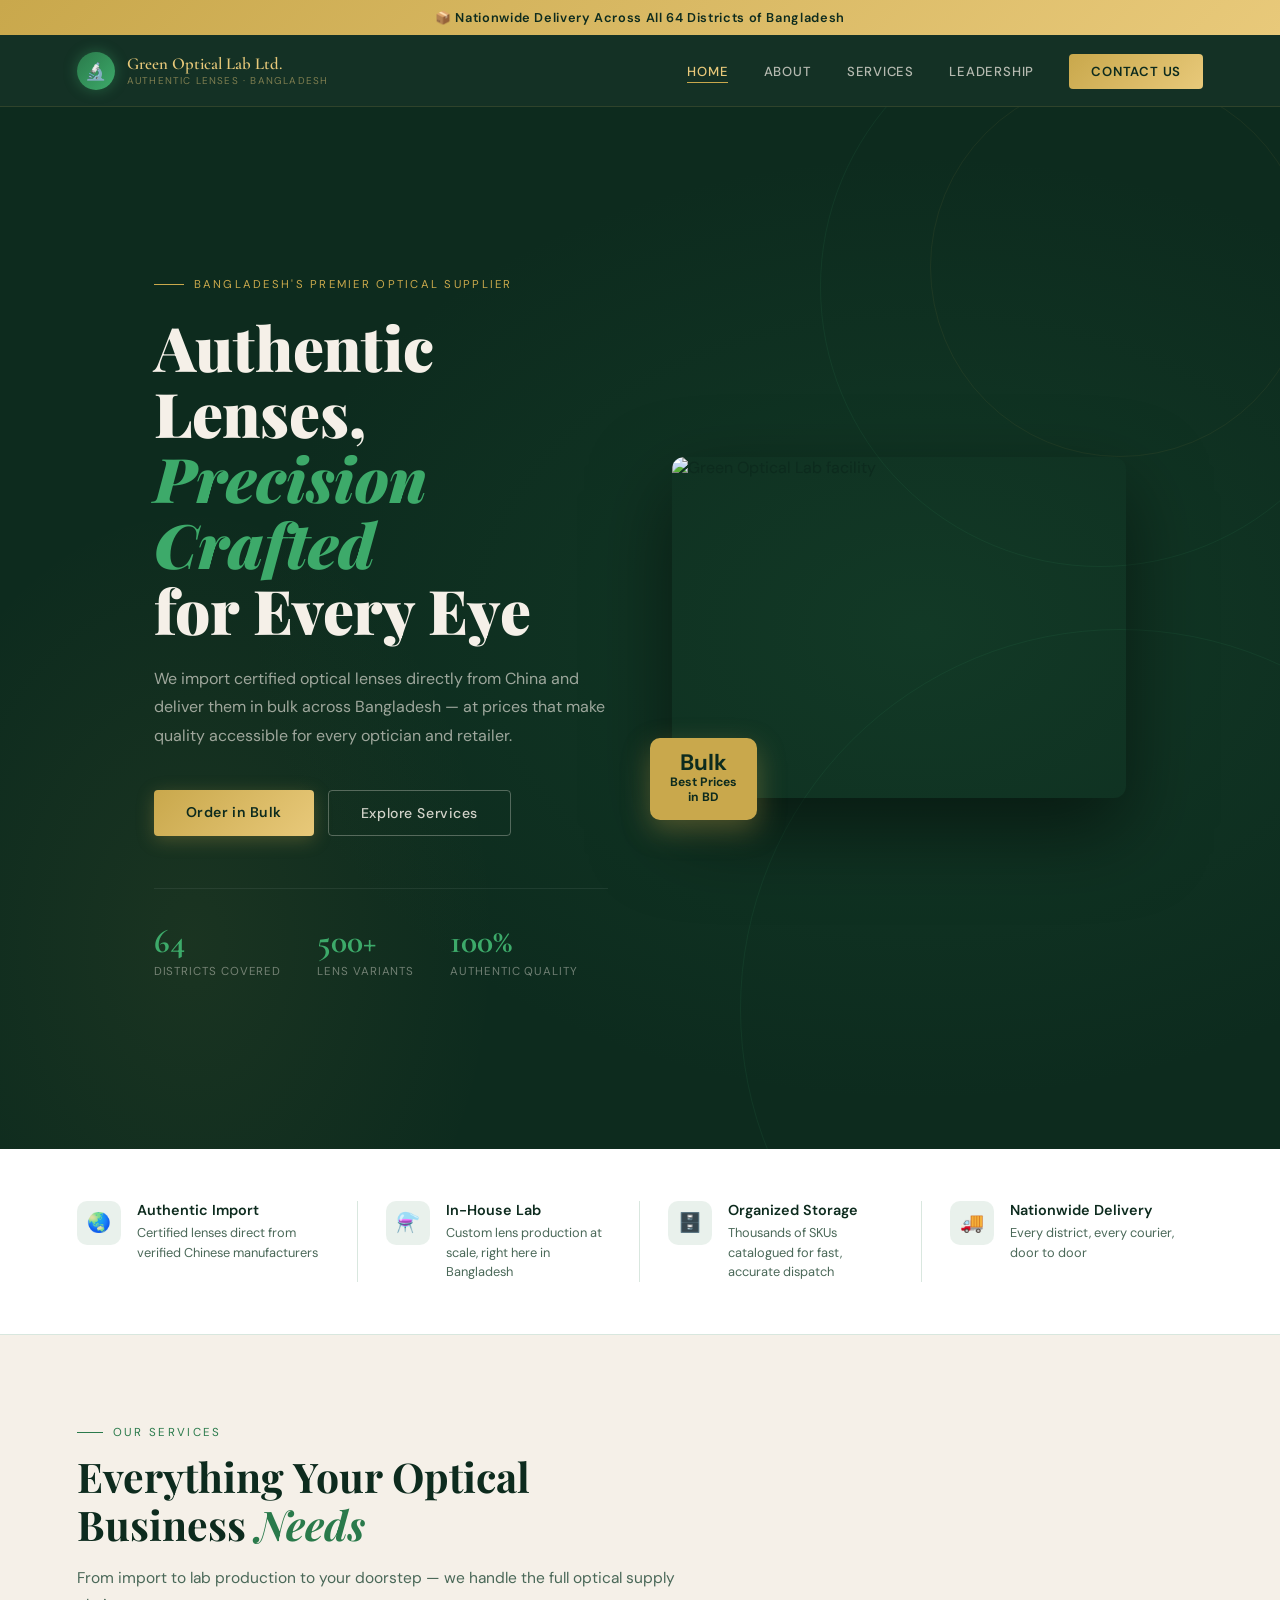
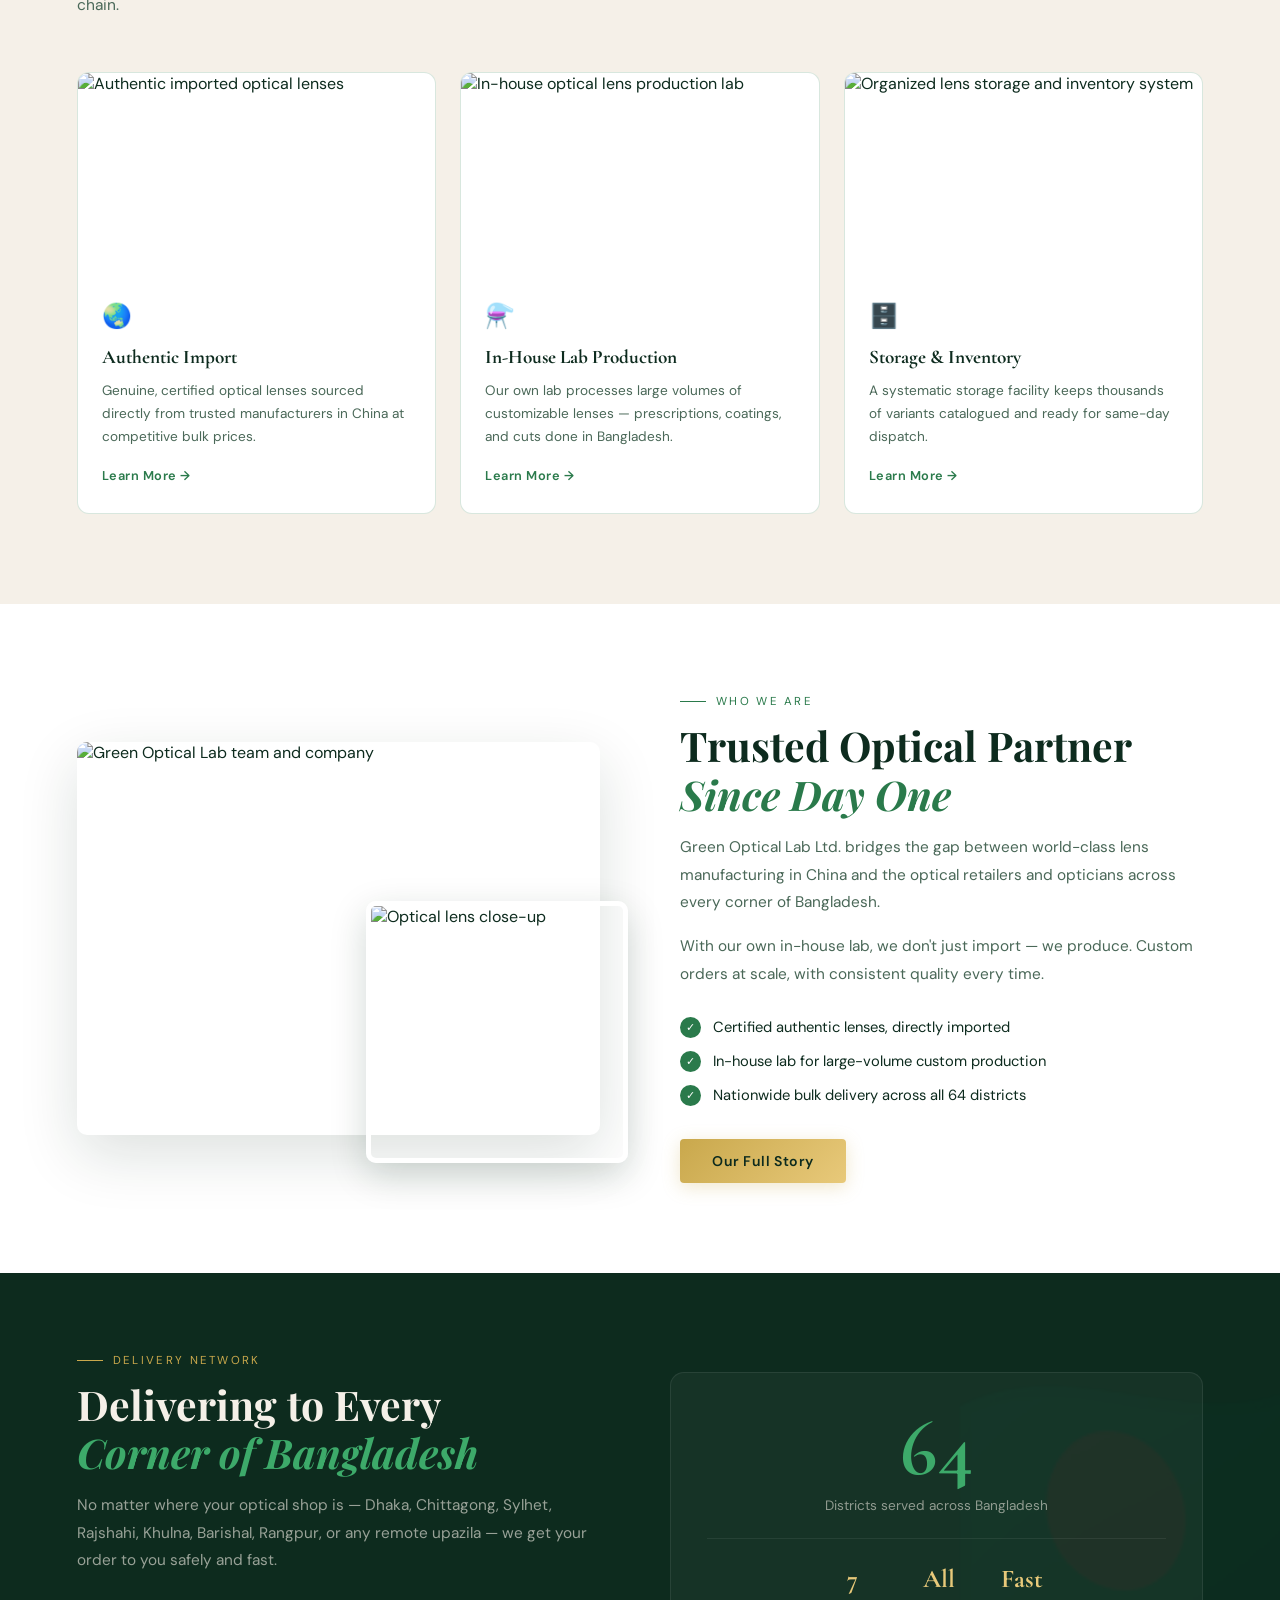
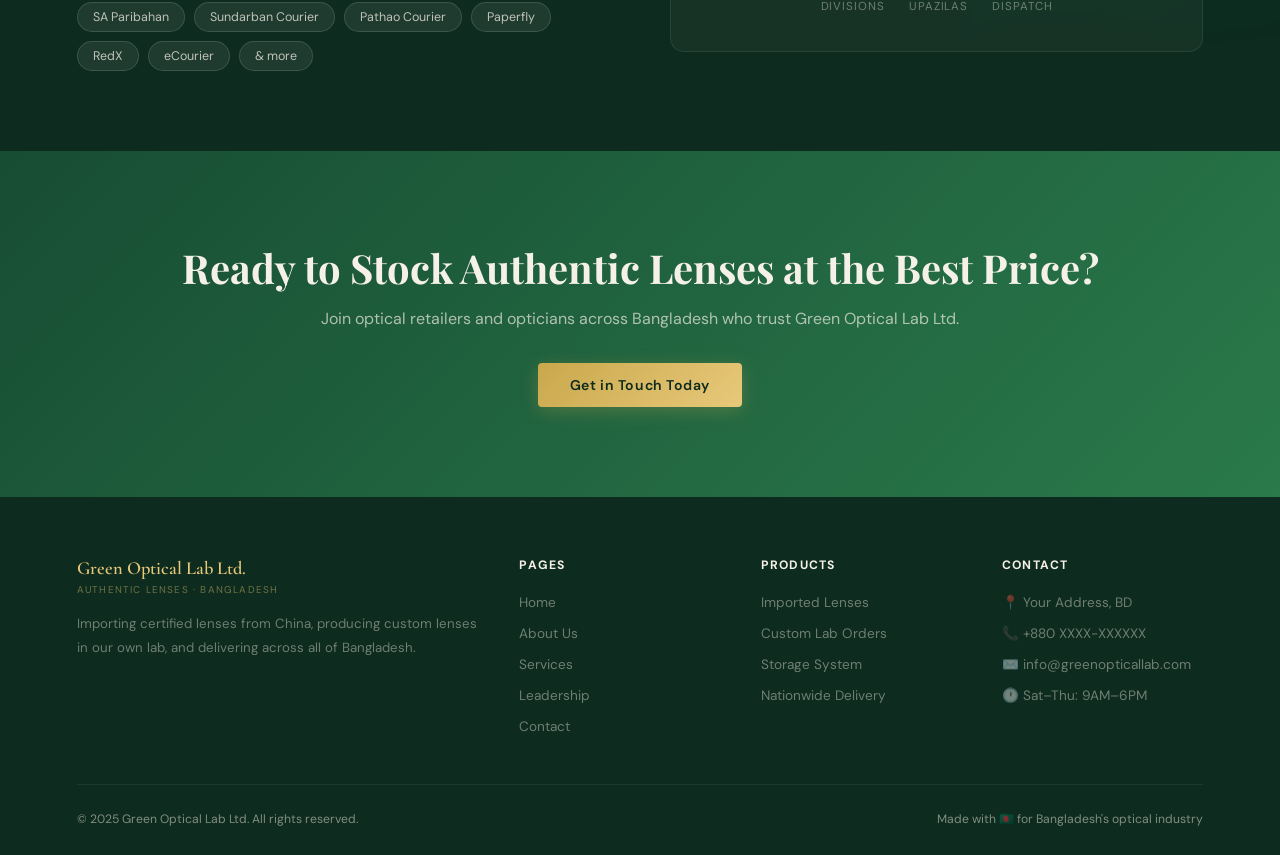
==== index.html @ dd03b928 "initial commit" ====
<!DOCTYPE html>
<html lang="en">
<head>
  <meta charset="UTF-8"/>
  <meta name="viewport" content="width=device-width, initial-scale=1.0"/>
  <title>Green Optical Lab Ltd — Authentic Lenses, Nationwide</title>
  <meta name="description" content="Bangladesh's premier optical lens supplier. Authentic lenses imported from China, custom in-house lab production, delivered across all 64 districts.">
  <link rel="preconnect" href="https://fonts.googleapis.com">
  <link href="https://fonts.googleapis.com/css2?family=Cormorant+Garamond:ital,wght@0,400;0,600;0,700;1,400&family=DM+Sans:wght@300;400;500;600&family=Playfair+Display:wght@700;900&display=swap" rel="stylesheet">
  <link rel="stylesheet" href="css/style.css">
  <link rel="stylesheet" href="css/index.css">
</head>
<body>

<div class="ribbon">📦 Nationwide Delivery Across All 64 Districts of Bangladesh</div>

<nav id="navbar">
  <a href="index.html" class="nav-logo">
    <div class="nav-logo-icon">🔬</div>
    <div class="nav-logo-text">
      Green Optical Lab Ltd.
      <small>Authentic Lenses · Bangladesh</small>
    </div>
  </a>
  <ul class="nav-links" id="navLinks">
    <li><a href="index.html">Home</a></li>
    <li><a href="about.html">About</a></li>
    <li><a href="services.html">Services</a></li>
    <li><a href="leadership.html">Leadership</a></li>
    <li><a href="contact.html" class="nav-cta">Contact Us</a></li>
  </ul>
  <button class="hamburger" onclick="toggleNav()" aria-label="Menu">
    <span></span><span></span><span></span>
  </button>
</nav>

<!-- HERO -->
<section class="hero">
  <div class="hero-bg"></div>
  <div class="ring"></div><div class="ring"></div><div class="ring"></div>
  <div class="hero-inner">
    <div>
      <div class="hero-eyebrow">Bangladesh's Premier Optical Supplier</div>
      <h1>Authentic Lenses,<br><em>Precision Crafted</em><br>for Every Eye</h1>
      <p class="hero-desc">We import certified optical lenses directly from China and deliver them in bulk across Bangladesh — at prices that make quality accessible for every optician and retailer.</p>
      <div class="hero-btns">
        <a href="contact.html" class="btn-primary">Order in Bulk</a>
        <a href="services.html" class="btn-outline-light">Explore Services</a>
      </div>
      <div class="hero-stats">
        <div>
          <div class="stat-num">64</div>
          <div class="stat-label">Districts Covered</div>
        </div>
        <div>
          <div class="stat-num">500+</div>
          <div class="stat-label">Lens Variants</div>
        </div>
        <div>
          <div class="stat-num">100%</div>
          <div class="stat-label">Authentic Quality</div>
        </div>
      </div>
    </div>

    <div class="hero-right">
      <div class="hero-img-frame">
        <!-- REPLACE src: lab interior, lens display, or storefront — recommended 800×600px -->
        <img
          src="images/hero-main.jpg"
          alt="Green Optical Lab facility"
          class="img-hero"
          width="800" height="600"
        >
      </div>
      <div class="hero-badge">
        <strong>Bulk</strong>
        Best Prices<br>in BD
      </div>
    </div>
  </div>
</section>

<!-- INTRO STRIP -->
<div class="intro-strip">
  <div class="intro-strip-inner">
    <div class="intro-item fade-up">
      <div class="intro-icon">🌏</div>
      <div>
        <h4>Authentic Import</h4>
        <p>Certified lenses direct from verified Chinese manufacturers</p>
      </div>
    </div>
    <div class="intro-item fade-up" style="transition-delay:.08s">
      <div class="intro-icon">⚗️</div>
      <div>
        <h4>In-House Lab</h4>
        <p>Custom lens production at scale, right here in Bangladesh</p>
      </div>
    </div>
    <div class="intro-item fade-up" style="transition-delay:.16s">
      <div class="intro-icon">🗄️</div>
      <div>
        <h4>Organized Storage</h4>
        <p>Thousands of SKUs catalogued for fast, accurate dispatch</p>
      </div>
    </div>
    <div class="intro-item fade-up" style="transition-delay:.24s">
      <div class="intro-icon">🚚</div>
      <div>
        <h4>Nationwide Delivery</h4>
        <p>Every district, every courier, door to door</p>
      </div>
    </div>
  </div>
</div>

<!-- SERVICES PREVIEW -->
<section class="features">
  <div class="container">
    <div class="section-label">Our Services</div>
    <h2 class="section-title">Everything Your Optical<br>Business <em>Needs</em></h2>
    <p class="section-sub">From import to lab production to your doorstep — we handle the full optical supply chain.</p>

    <div class="features-grid">
      <a href="services.html#import" class="feat-card fade-up">
        <div class="feat-card-img">
          <!-- REPLACE src: imported lens products photo — recommended 600×338px -->
          <img
            src="images/service-import.jpg"
            alt="Authentic imported optical lenses"
            class="img-card"
            width="600" height="338"
          >
        </div>
        <div class="feat-card-body">
          <div class="feat-card-icon">🌏</div>
          <h3>Authentic Import</h3>
          <p>Genuine, certified optical lenses sourced directly from trusted manufacturers in China at competitive bulk prices.</p>
          <span class="feat-link">Learn More →</span>
        </div>
      </a>

      <a href="services.html#lab" class="feat-card fade-up" style="transition-delay:.1s">
        <div class="feat-card-img">
          <!-- REPLACE src: lab / production area photo — recommended 600×338px -->
          <img
            src="images/service-lab.jpg"
            alt="In-house optical lens production lab"
            class="img-card"
            width="600" height="338"
          >
        </div>
        <div class="feat-card-body">
          <div class="feat-card-icon">⚗️</div>
          <h3>In-House Lab Production</h3>
          <p>Our own lab processes large volumes of customizable lenses — prescriptions, coatings, and cuts done in Bangladesh.</p>
          <span class="feat-link">Learn More →</span>
        </div>
      </a>

      <a href="services.html#storage" class="feat-card fade-up" style="transition-delay:.2s">
        <div class="feat-card-img">
          <!-- REPLACE src: storage / warehouse photo — recommended 600×338px -->
          <img
            src="images/service-storage.jpg"
            alt="Organized lens storage and inventory system"
            class="img-card"
            width="600" height="338"
          >
        </div>
        <div class="feat-card-body">
          <div class="feat-card-icon">🗄️</div>
          <h3>Storage & Inventory</h3>
          <p>A systematic storage facility keeps thousands of variants catalogued and ready for same-day dispatch.</p>
          <span class="feat-link">Learn More →</span>
        </div>
      </a>
    </div>
  </div>
</section>

<!-- ABOUT PREVIEW -->
<section class="about-preview">
  <div class="container">
    <div class="about-preview-grid">
      <div class="about-img-stack fade-up">
        <div class="main-img">
          <!-- REPLACE src: company or team photo — recommended 700×525px -->
          <img
            src="images/about-main.jpg"
            alt="Green Optical Lab team and company"
            class="img-main"
            width="700" height="525"
          >
        </div>
        <div class="accent-img">
          <!-- REPLACE src: product close-up — recommended 300×300px -->
          <img
            src="images/about-accent.jpg"
            alt="Optical lens close-up"
            class="img-accent"
            width="300" height="300"
          >
        </div>
      </div>
      <div class="fade-up" style="transition-delay:.15s">
        <div class="section-label">Who We Are</div>
        <h2 class="section-title">Trusted Optical Partner<br><em>Since Day One</em></h2>
        <p style="color:var(--text-muted);line-height:1.8;margin-bottom:16px;font-size:.96rem;">Green Optical Lab Ltd. bridges the gap between world-class lens manufacturing in China and the optical retailers and opticians across every corner of Bangladesh.</p>
        <p style="color:var(--text-muted);line-height:1.8;margin-bottom:28px;font-size:.96rem;">With our own in-house lab, we don't just import — we produce. Custom orders at scale, with consistent quality every time.</p>
        <ul class="check-list" style="margin-bottom:32px;">
          <li>Certified authentic lenses, directly imported</li>
          <li>In-house lab for large-volume custom production</li>
          <li>Nationwide bulk delivery across all 64 districts</li>
        </ul>
        <a href="about.html" class="btn-primary">Our Full Story</a>
      </div>
    </div>
  </div>
</section>

<!-- DELIVERY BANNER -->
<div class="delivery-banner">
  <div class="delivery-inner">
    <div class="delivery-text fade-up">
      <div class="section-label">Delivery Network</div>
      <h2 class="section-title">Delivering to Every<br><em style="color:var(--green-light)">Corner of Bangladesh</em></h2>
      <p>No matter where your optical shop is — Dhaka, Chittagong, Sylhet, Rajshahi, Khulna, Barishal, Rangpur, or any remote upazila — we get your order to you safely and fast.</p>
      <div class="courier-chips">
        <span class="chip">SA Paribahan</span>
        <span class="chip">Sundarban Courier</span>
        <span class="chip">Pathao Courier</span>
        <span class="chip">Paperfly</span>
        <span class="chip">RedX</span>
        <span class="chip">eCourier</span>
        <span class="chip">& more</span>
      </div>
    </div>
    <div class="delivery-visual fade-up" style="transition-delay:.15s">
      <div class="big-num">64</div>
      <p>Districts served across Bangladesh</p>
      <div class="dividers">
        <div class="divider-stat"><strong>7</strong><span>Divisions</span></div>
        <div class="divider-stat"><strong>All</strong><span>Upazilas</span></div>
        <div class="divider-stat"><strong>Fast</strong><span>Dispatch</span></div>
      </div>
    </div>
  </div>
</div>

<!-- CTA -->
<div class="cta">
  <div class="container">
    <h2>Ready to Stock Authentic Lenses at the Best Price?</h2>
    <p>Join optical retailers and opticians across Bangladesh who trust Green Optical Lab Ltd.</p>
    <a href="contact.html" class="btn-primary">Get in Touch Today</a>
  </div>
</div>

<!-- FOOTER -->
<footer>
  <div class="container">
    <div class="footer-top">
      <div class="footer-brand">
        <div class="footer-brand-text">Green Optical Lab Ltd.</div>
        <div class="footer-brand-sub">Authentic Lenses · Bangladesh</div>
        <p>Importing certified lenses from China, producing custom lenses in our own lab, and delivering across all of Bangladesh.</p>
      </div>
      <div class="footer-col">
        <h4>Pages</h4>
        <ul>
          <li><a href="index.html">Home</a></li>
          <li><a href="about.html">About Us</a></li>
          <li><a href="services.html">Services</a></li>
          <li><a href="leadership.html">Leadership</a></li>
          <li><a href="contact.html">Contact</a></li>
        </ul>
      </div>
      <div class="footer-col">
        <h4>Products</h4>
        <ul>
          <li><a href="services.html#import">Imported Lenses</a></li>
          <li><a href="services.html#lab">Custom Lab Orders</a></li>
          <li><a href="services.html#storage">Storage System</a></li>
          <li><a href="services.html#delivery">Nationwide Delivery</a></li>
        </ul>
      </div>
      <div class="footer-col">
        <h4>Contact</h4>
        <ul>
          <li><a href="#">📍 Your Address, BD</a></li>
          <li><a href="#">📞 +880 XXXX-XXXXXX</a></li>
          <li><a href="#">✉️ info@greenopticallab.com</a></li>
          <li><a href="#">🕐 Sat–Thu: 9AM–6PM</a></li>
        </ul>
      </div>
    </div>
    <div class="footer-bottom">
      <span>© 2025 Green Optical Lab Ltd. All rights reserved.</span>
      <span>Made with 🇧🇩 for Bangladesh's optical industry</span>
    </div>
  </div>
</footer>

<script src="js/main.js"></script>
</body>
</html>
---- css/style.css ----
/* ═══════════════════════════════════════════
   GREEN OPTICAL LAB LTD — Global Stylesheet
═══════════════════════════════════════════ */

*, *::before, *::after { box-sizing: border-box; margin: 0; padding: 0; }

:root {
  --green-deep:    #0d2b1e;
  --green-mid:     #174d33;
  --green-bright:  #2a7a4b;
  --green-light:   #3daa6a;
  --gold:          #c9a84c;
  --gold-light:    #e8c97a;
  --cream:         #f5f0e8;
  --white:         #ffffff;
  --text-dark:     #0d2b1e;
  --text-muted:    #4a6858;
  --border:        rgba(42,122,75,0.18);
  --nav-height:    72px;
}

html { scroll-behavior: smooth; }

body {
  font-family: 'DM Sans', sans-serif;
  background: var(--cream);
  color: var(--text-dark);
  overflow-x: hidden;
}

::-webkit-scrollbar { width: 6px; }
::-webkit-scrollbar-track { background: var(--cream); }
::-webkit-scrollbar-thumb { background: var(--green-bright); border-radius: 3px; }

/* ─── RIBBON ─── */
.ribbon {
  background: linear-gradient(135deg, var(--gold), var(--gold-light));
  color: var(--green-deep);
  padding: 9px 6vw;
  text-align: center;
  font-size: 0.8rem;
  font-weight: 600;
  letter-spacing: 0.05em;
  position: relative;
  z-index: 200;
}

/* ─── NAV ─── */
nav {
  position: sticky;
  top: 0;
  z-index: 100;
  display: flex;
  align-items: center;
  justify-content: space-between;
  padding: 0 6vw;
  height: var(--nav-height);
  background: rgba(13,43,30,0.97);
  backdrop-filter: blur(16px);
  border-bottom: 1px solid rgba(201,168,76,0.15);
}

.nav-logo {
  display: flex;
  align-items: center;
  gap: 12px;
  text-decoration: none;
}
.nav-logo-icon {
  width: 38px; height: 38px;
  background: linear-gradient(135deg, var(--green-bright), var(--green-light));
  border-radius: 50%;
  display: flex; align-items: center; justify-content: center;
  font-size: 17px;
  box-shadow: 0 0 14px rgba(61,170,106,0.4);
  flex-shrink: 0;
}
.nav-logo-text {
  font-family: 'Cormorant Garamond', serif;
  color: var(--gold-light);
  font-size: 1.05rem;
  font-weight: 600;
  line-height: 1.2;
}
.nav-logo-text small {
  display: block;
  font-size: 0.62rem;
  color: rgba(232,201,122,0.5);
  font-weight: 400;
  letter-spacing: 0.12em;
  text-transform: uppercase;
  font-family: 'DM Sans', sans-serif;
}

.nav-links {
  display: flex;
  align-items: center;
  gap: 2.2rem;
  list-style: none;
}
.nav-links a {
  color: rgba(245,240,232,0.72);
  text-decoration: none;
  font-size: 0.82rem;
  font-weight: 500;
  letter-spacing: 0.06em;
  text-transform: uppercase;
  transition: color .2s;
  position: relative;
  padding-bottom: 3px;
}
.nav-links a::after {
  content: '';
  position: absolute;
  bottom: 0; left: 0;
  width: 0; height: 1px;
  background: var(--gold);
  transition: width .25s;
}
.nav-links a:hover,
.nav-links a.active {
  color: var(--gold-light);
}
.nav-links a.active::after,
.nav-links a:hover::after { width: 100%; }

.nav-cta {
  background: linear-gradient(135deg, var(--gold), var(--gold-light)) !important;
  color: var(--green-deep) !important;
  padding: 9px 22px !important;
  border-radius: 4px;
  font-weight: 600 !important;
}
.nav-cta::after { display: none !important; }
.nav-cta:hover { opacity: 0.88; }

.hamburger {
  display: none;
  flex-direction: column;
  gap: 5px;
  cursor: pointer;
  padding: 4px;
  background: none;
  border: none;
}
.hamburger span {
  width: 24px; height: 2px;
  background: var(--gold-light);
  border-radius: 2px;
  transition: .3s;
  display: block;
}

/* Mobile Nav */
@media (max-width: 860px) {
  .nav-links {
    display: none;
    position: absolute;
    top: var(--nav-height);
    left: 0; right: 0;
    background: rgba(10,30,20,0.99);
    flex-direction: column;
    align-items: flex-start;
    padding: 24px 6vw 32px;
    gap: 20px;
    border-bottom: 1px solid rgba(201,168,76,0.12);
  }
  .nav-links.open { display: flex; }
  .hamburger { display: flex; }
  .nav-links a { font-size: 0.95rem; }
}

/* ─── PAGE HERO (inner pages) ─── */
.page-hero {
  background: var(--green-deep);
  padding: 80px 6vw 70px;
  position: relative;
  overflow: hidden;
}
.page-hero::before {
  content: '';
  position: absolute; inset: 0;
  background: radial-gradient(ellipse 70% 80% at 80% 50%, rgba(42,122,75,0.14) 0%, transparent 70%);
  pointer-events: none;
}
.page-hero-inner {
  position: relative; z-index: 1;
  max-width: 1200px; margin: 0 auto;
}
.page-hero-eyebrow {
  font-size: 0.72rem;
  letter-spacing: 0.2em;
  text-transform: uppercase;
  color: var(--gold);
  margin-bottom: 14px;
  display: flex; align-items: center; gap: 10px;
}
.page-hero-eyebrow::before {
  content: '';
  display: block; width: 28px; height: 1px;
  background: var(--gold);
}
.page-hero h1 {
  font-family: 'Playfair Display', serif;
  font-size: clamp(2.2rem, 4vw, 3.4rem);
  font-weight: 900;
  color: var(--cream);
  line-height: 1.1;
  margin-bottom: 16px;
}
.page-hero h1 em { font-style: italic; color: var(--green-light); }
.page-hero p {
  font-size: 1rem;
  color: rgba(245,240,232,0.6);
  max-width: 600px;
  line-height: 1.75;
}

/* Breadcrumb */
.breadcrumb {
  display: flex; align-items: center; gap: 8px;
  font-size: 0.75rem;
  color: rgba(245,240,232,0.4);
  margin-top: 28px;
}
.breadcrumb a {
  color: rgba(245,240,232,0.4);
  text-decoration: none;
  transition: color .2s;
}
.breadcrumb a:hover { color: var(--gold); }
.breadcrumb span { color: var(--gold); }

/* ─── SHARED LAYOUT ─── */
.container { max-width: 1200px; margin: 0 auto; }
section { padding: 90px 6vw; }

.section-label {
  font-size: 0.72rem;
  letter-spacing: 0.2em;
  text-transform: uppercase;
  color: var(--green-bright);
  margin-bottom: 12px;
  display: flex; align-items: center; gap: 10px;
}
.section-label::before {
  content: '';
  display: block; width: 26px; height: 1px;
  background: var(--green-bright);
}
.section-title {
  font-family: 'Playfair Display', serif;
  font-size: clamp(1.9rem, 3.2vw, 2.7rem);
  font-weight: 700;
  line-height: 1.18;
  color: var(--green-deep);
  margin-bottom: 16px;
}
.section-title em { font-style: italic; color: var(--green-bright); }
.section-sub {
  font-size: 0.97rem;
  color: var(--text-muted);
  line-height: 1.78;
  max-width: 640px;
}

/* ─── BUTTONS ─── */
.btn-primary {
  display: inline-block;
  background: linear-gradient(135deg, var(--gold), var(--gold-light));
  color: var(--green-deep);
  padding: 13px 32px;
  font-weight: 600;
  font-size: 0.88rem;
  letter-spacing: 0.04em;
  border-radius: 4px;
  text-decoration: none;
  transition: transform .2s, box-shadow .2s;
  box-shadow: 0 4px 18px rgba(201,168,76,0.28);
  border: none; cursor: pointer;
  font-family: 'DM Sans', sans-serif;
}
.btn-primary:hover { transform: translateY(-2px); box-shadow: 0 8px 28px rgba(201,168,76,0.42); }

.btn-outline-dark {
  display: inline-block;
  border: 1.5px solid var(--green-bright);
  color: var(--green-bright);
  padding: 13px 32px;
  font-size: 0.88rem;
  letter-spacing: 0.04em;
  border-radius: 4px;
  text-decoration: none;
  font-weight: 500;
  transition: background .2s, color .2s;
}
.btn-outline-dark:hover { background: var(--green-bright); color: white; }

.btn-outline-light {
  display: inline-block;
  border: 1.5px solid rgba(245,240,232,0.3);
  color: rgba(245,240,232,0.85);
  padding: 13px 32px;
  font-size: 0.88rem;
  letter-spacing: 0.04em;
  border-radius: 4px;
  text-decoration: none;
  font-weight: 500;
  transition: border-color .2s, color .2s;
}
.btn-outline-light:hover { border-color: var(--gold); color: var(--gold-light); }

/* ─── GLOBAL IMAGE RULES ─── */
/* All site images use these classes for consistent sizing */

/* Base: fills its container, never distorts */
.img-fill {
  width: 100%;
  height: 100%;
  object-fit: cover;
  display: block;
}

/* Hero image — 4:3 frame, tall on mobile */
.img-hero {
  width: 100%;
  height: 100%;
  min-height: 300px;
  object-fit: cover;
  display: block;
}

/* Feature / service card thumbnail — 16:9 */
.img-card {
  width: 100%;
  height: 220px;
  object-fit: cover;
  display: block;
}

/* About / story main image — 4:3 */
.img-main {
  width: 100%;
  height: 360px;
  object-fit: cover;
  display: block;
}

/* About accent / small square images */
.img-accent {
  width: 100%;
  height: 200px;
  object-fit: cover;
  display: block;
}

/* Service block main image — 4:3 */
.img-service {
  width: 100%;
  height: 320px;
  object-fit: cover;
  display: block;
}

/* Service secondary (smaller) images — 16:9 */
.img-service-sm {
  width: 100%;
  height: 160px;
  object-fit: cover;
  display: block;
}

/* Leadership portrait — 3:4 */
.img-leader {
  width: 100%;
  height: 480px;
  object-fit: cover;
  object-position: top center;
  display: block;
}

/* Gallery items */
.img-gallery-feature {
  width: 100%;
  height: 100%;
  min-height: 454px;
  object-fit: cover;
  display: block;
}
.img-gallery {
  width: 100%;
  height: 220px;
  object-fit: cover;
  display: block;
}

/* Page hero background image */
.img-page-hero {
  width: 100%;
  height: 100%;
  min-height: 280px;
  object-fit: cover;
  display: block;
}

/* Map placeholder image */
.img-map {
  width: 100%;
  height: 340px;
  object-fit: cover;
  border-radius: 14px;
  display: block;
}

/* ─── CHECKLIST ─── */
.check-list { list-style: none; display: flex; flex-direction: column; gap: 11px; }
.check-list li {
  display: flex; align-items: flex-start; gap: 12px;
  font-size: 0.92rem; color: var(--text-dark); line-height: 1.55;
}
.check-list li::before {
  content: '✓';
  flex-shrink: 0;
  width: 21px; height: 21px;
  background: var(--green-bright);
  color: white;
  border-radius: 50%;
  display: flex; align-items: center; justify-content: center;
  font-size: 0.68rem;
  margin-top: 1px;
}

/* ─── FADE UP ─── */
.fade-up {
  opacity: 0;
  transform: translateY(28px);
  transition: opacity 0.65s ease, transform 0.65s ease;
}
.fade-up.visible { opacity: 1; transform: translateY(0); }

/* ─── FOOTER ─── */
footer {
  background: var(--green-deep);
  padding: 60px 6vw 28px;
  color: rgba(245,240,232,0.5);
}
.footer-top {
  display: grid;
  grid-template-columns: 2fr 1fr 1fr 1fr;
  gap: 40px;
  padding-bottom: 48px;
  border-bottom: 1px solid rgba(255,255,255,0.07);
}
.footer-brand-text {
  font-family: 'Cormorant Garamond', serif;
  color: var(--gold-light);
  font-size: 1.15rem;
  font-weight: 600;
  line-height: 1.2;
  margin-bottom: 4px;
}
.footer-brand-sub {
  font-size: 0.62rem;
  color: rgba(232,201,122,0.45);
  letter-spacing: 0.12em;
  text-transform: uppercase;
  font-family: 'DM Sans', sans-serif;
  margin-bottom: 16px;
}
.footer-brand p {
  font-size: 0.83rem;
  line-height: 1.75;
  color: rgba(245,240,232,0.42);
}
.footer-col h4 {
  color: var(--cream);
  font-size: 0.76rem;
  letter-spacing: 0.1em;
  text-transform: uppercase;
  margin-bottom: 18px;
}
.footer-col ul { list-style: none; display: flex; flex-direction: column; gap: 10px; }
.footer-col a {
  color: rgba(245,240,232,0.42);
  text-decoration: none;
  font-size: 0.85rem;
  transition: color .2s;
}
.footer-col a:hover { color: var(--gold-light); }
.footer-bottom {
  display: flex; justify-content: space-between; align-items: center;
  padding-top: 26px;
  font-size: 0.76rem;
}

@media (max-width: 900px) {
  .footer-top { grid-template-columns: 1fr 1fr; gap: 32px; }
}
@media (max-width: 560px) {
  .footer-top { grid-template-columns: 1fr; }
  .footer-bottom { flex-direction: column; gap: 8px; text-align: center; }
  section { padding: 64px 6vw; }
}
---- css/index.css ----
/* ══════════════════════════════
   HOME PAGE — index.css
══════════════════════════════ */

/* HERO */
.hero {
  min-height: calc(100vh - 40px);
  background: var(--green-deep);
  position: relative;
  display: flex; align-items: center;
  overflow: hidden;
}
.hero-bg {
  position: absolute; inset: 0;
  background:
    radial-gradient(ellipse 75% 65% at 72% 50%, rgba(42,122,75,0.18) 0%, transparent 70%),
    radial-gradient(ellipse 40% 70% at 15% 80%, rgba(201,168,76,0.07) 0%, transparent 60%);
  pointer-events: none;
}
.ring {
  position: absolute; border-radius: 50%;
  border: 1px solid rgba(61,170,106,0.1);
  pointer-events: none;
  animation: pulse 7s ease-in-out infinite;
}
.ring:nth-child(2) { width: 560px; height: 560px; top: -100px; right: -100px; }
.ring:nth-child(3) { width: 380px; height: 380px; top: -30px; right: -30px; border-color: rgba(201,168,76,0.08); animation-delay: 1.5s; }
.ring:nth-child(4) { width: 760px; height: 760px; bottom: -240px; right: -220px; animation-delay: 3s; }
@keyframes pulse { 0%,100% { opacity:.35; transform:scale(1); } 50% { opacity:.85; transform:scale(1.018); } }

.hero-inner {
  position: relative; z-index: 2;
  display: grid; grid-template-columns: 1fr 1fr;
  gap: 64px; align-items: center;
  padding: 80px 6vw;
  width: 100%; max-width: 1400px; margin: 0 auto;
}
.hero-eyebrow {
  font-size: 0.71rem; letter-spacing: 0.2em; text-transform: uppercase;
  color: var(--gold); margin-bottom: 22px;
  display: flex; align-items: center; gap: 10px;
}
.hero-eyebrow::before { content: ''; display: block; width: 30px; height: 1px; background: var(--gold); }
.hero h1 {
  font-family: 'Playfair Display', serif;
  font-size: clamp(2.4rem, 4.8vw, 4rem);
  font-weight: 900; line-height: 1.07;
  color: var(--cream); margin-bottom: 22px;
}
.hero h1 em { font-style: italic; color: var(--green-light); }
.hero-desc {
  font-size: 1rem; color: rgba(245,240,232,0.62);
  line-height: 1.78; max-width: 500px; margin-bottom: 40px;
}
.hero-btns { display: flex; gap: 14px; flex-wrap: wrap; }
.hero-stats {
  display: flex; gap: 36px; margin-top: 52px;
  padding-top: 36px; border-top: 1px solid rgba(255,255,255,0.07);
}
.stat-num { font-family: 'Cormorant Garamond', serif; font-size: 2.1rem; font-weight: 700; color: var(--green-light); line-height: 1; }
.stat-label { font-size: 0.72rem; color: rgba(245,240,232,0.42); letter-spacing: 0.08em; text-transform: uppercase; margin-top: 5px; }
.hero-right { position: relative; }
.hero-img-frame {
  width: 100%; aspect-ratio: 4/3;
  border-radius: 12px; overflow: hidden;
  box-shadow: 0 32px 80px rgba(0,0,0,0.5);
}
.hero-img-frame img, .hero-img-frame .img-ph { height: 100%; }
.hero-badge {
  position: absolute; bottom: -22px; left: -22px;
  background: var(--gold); color: var(--green-deep);
  border-radius: 10px; padding: 14px 20px;
  font-size: 0.76rem; font-weight: 700; line-height: 1.3;
  box-shadow: 0 10px 28px rgba(201,168,76,0.35);
  text-align: center;
}
.hero-badge strong { display: block; font-size: 1.4rem; line-height: 1; }

/* INTRO STRIP */
.intro-strip { background: white; padding: 52px 6vw; border-bottom: 1px solid var(--border); }
.intro-strip-inner {
  max-width: 1200px; margin: 0 auto;
  display: grid; grid-template-columns: repeat(4, 1fr);
}
.intro-item {
  display: flex; align-items: flex-start; gap: 16px;
  padding: 0 28px; border-right: 1px solid var(--border);
}
.intro-item:first-child { padding-left: 0; }
.intro-item:last-child  { border-right: none; }
.intro-icon {
  width: 44px; height: 44px; flex-shrink: 0;
  background: rgba(42,122,75,0.1);
  border-radius: 10px;
  display: flex; align-items: center; justify-content: center;
  font-size: 1.2rem;
}
.intro-item h4 { font-size: 0.9rem; font-weight: 600; color: var(--green-deep); margin-bottom: 4px; }
.intro-item p  { font-size: 0.8rem; color: var(--text-muted); line-height: 1.55; }

/* SERVICES PREVIEW */
.features { background: var(--cream); }
.features-grid {
  display: grid; grid-template-columns: repeat(3, 1fr);
  gap: 24px; margin-top: 52px;
}
.feat-card {
  background: white; border: 1px solid var(--border);
  border-radius: 12px; overflow: hidden;
  transition: transform .3s, box-shadow .3s;
  text-decoration: none; color: inherit; display: block;
}
.feat-card:hover { transform: translateY(-6px); box-shadow: 0 18px 50px rgba(13,43,30,0.12); }
.feat-card-img { width: 100%; aspect-ratio: 16/9; overflow: hidden; }
.feat-card-img img, .feat-card-img .img-ph { height: 100%; }
.feat-card-body { padding: 26px 24px 28px; }
.feat-card-icon { font-size: 1.5rem; margin-bottom: 14px; }
.feat-card h3 { font-family: 'Cormorant Garamond', serif; font-size: 1.2rem; font-weight: 700; color: var(--green-deep); margin-bottom: 10px; }
.feat-card p  { font-size: 0.85rem; color: var(--text-muted); line-height: 1.7; margin-bottom: 16px; }
.feat-link    { font-size: 0.8rem; color: var(--green-bright); font-weight: 600; letter-spacing: 0.04em; }

/* ABOUT PREVIEW */
.about-preview { background: white; }
.about-preview-grid { display: grid; grid-template-columns: 1fr 1fr; gap: 80px; align-items: center; }
.about-img-stack { position: relative; }
.main-img { width: 100%; aspect-ratio: 4/3; border-radius: 10px; overflow: hidden; box-shadow: 0 20px 60px rgba(13,43,30,0.14); }
.accent-img { position: absolute; width: 50%; aspect-ratio: 1; bottom: -28px; right: -28px; border-radius: 10px; overflow: hidden; border: 5px solid white; box-shadow: 0 12px 36px rgba(13,43,30,0.18); }
.about-preview-text p { color: var(--text-muted); line-height: 1.8; margin-bottom: 18px; font-size: .96rem; }

/* DELIVERY BANNER */
.delivery-banner { background: var(--green-deep); padding: 80px 6vw; position: relative; overflow: hidden; }
.delivery-banner::before { content: '🇧🇩'; position: absolute; font-size: 300px; opacity: 0.04; right: -40px; top: 50%; transform: translateY(-50%); pointer-events: none; }
.delivery-inner { max-width: 1200px; margin: 0 auto; display: grid; grid-template-columns: 1fr 1fr; gap: 60px; align-items: center; }
.delivery-text .section-title { color: var(--cream); }
.delivery-text .section-label { color: var(--gold); }
.delivery-text .section-label::before { background: var(--gold); }
.delivery-text p { color: rgba(245,240,232,0.6); font-size: .96rem; line-height: 1.78; margin-bottom: 28px; }
.courier-chips { display: flex; flex-wrap: wrap; gap: 9px; }
.chip { background: rgba(255,255,255,0.08); border: 1px solid rgba(255,255,255,0.13); color: rgba(245,240,232,0.75); padding: 6px 15px; border-radius: 50px; font-size: 0.78rem; }
.delivery-visual { background: rgba(255,255,255,0.04); border: 1px solid rgba(255,255,255,0.08); border-radius: 14px; padding: 36px; text-align: center; }
.delivery-visual .big-num { font-family: 'Cormorant Garamond', serif; font-size: 5rem; font-weight: 700; color: var(--green-light); line-height: 1; }
.delivery-visual p { color: rgba(245,240,232,0.55); font-size: .85rem; margin-top: 8px; }
.dividers { display: flex; justify-content: center; gap: 24px; margin-top: 24px; padding-top: 24px; border-top: 1px solid rgba(255,255,255,0.07); }
.divider-stat strong { display: block; font-family: 'Cormorant Garamond', serif; font-size: 1.6rem; color: var(--gold-light); }
.divider-stat span { font-size: 0.72rem; color: rgba(245,240,232,0.4); text-transform: uppercase; letter-spacing: 0.08em; }

/* CTA */
.cta { background: linear-gradient(135deg, var(--green-mid), var(--green-bright)); padding: 90px 6vw; text-align: center; }
.cta h2 { font-family: 'Playfair Display', serif; font-size: clamp(1.8rem, 3.2vw, 2.5rem); color: var(--cream); margin-bottom: 14px; }
.cta p  { color: rgba(245,240,232,0.68); margin-bottom: 34px; font-size: 1rem; }

/* RESPONSIVE */
@media (max-width: 900px) {
  .hero-inner { grid-template-columns: 1fr; gap: 40px; padding: 60px 6vw; }
  .hero-right { order: -1; }
  .hero-badge { bottom: -14px; left: 10px; }
  .hero-stats { gap: 22px; }
  .intro-strip-inner { grid-template-columns: 1fr 1fr; gap: 28px; }
  .intro-item { border-right: none; padding: 0; }
  .features-grid { grid-template-columns: 1fr 1fr; }
  .about-preview-grid { grid-template-columns: 1fr; gap: 44px; }
  .accent-img { display: none; }
  .delivery-inner { grid-template-columns: 1fr; gap: 40px; }
}
@media (max-width: 560px) {
  .intro-strip-inner { grid-template-columns: 1fr; }
  .features-grid { grid-template-columns: 1fr; }
}
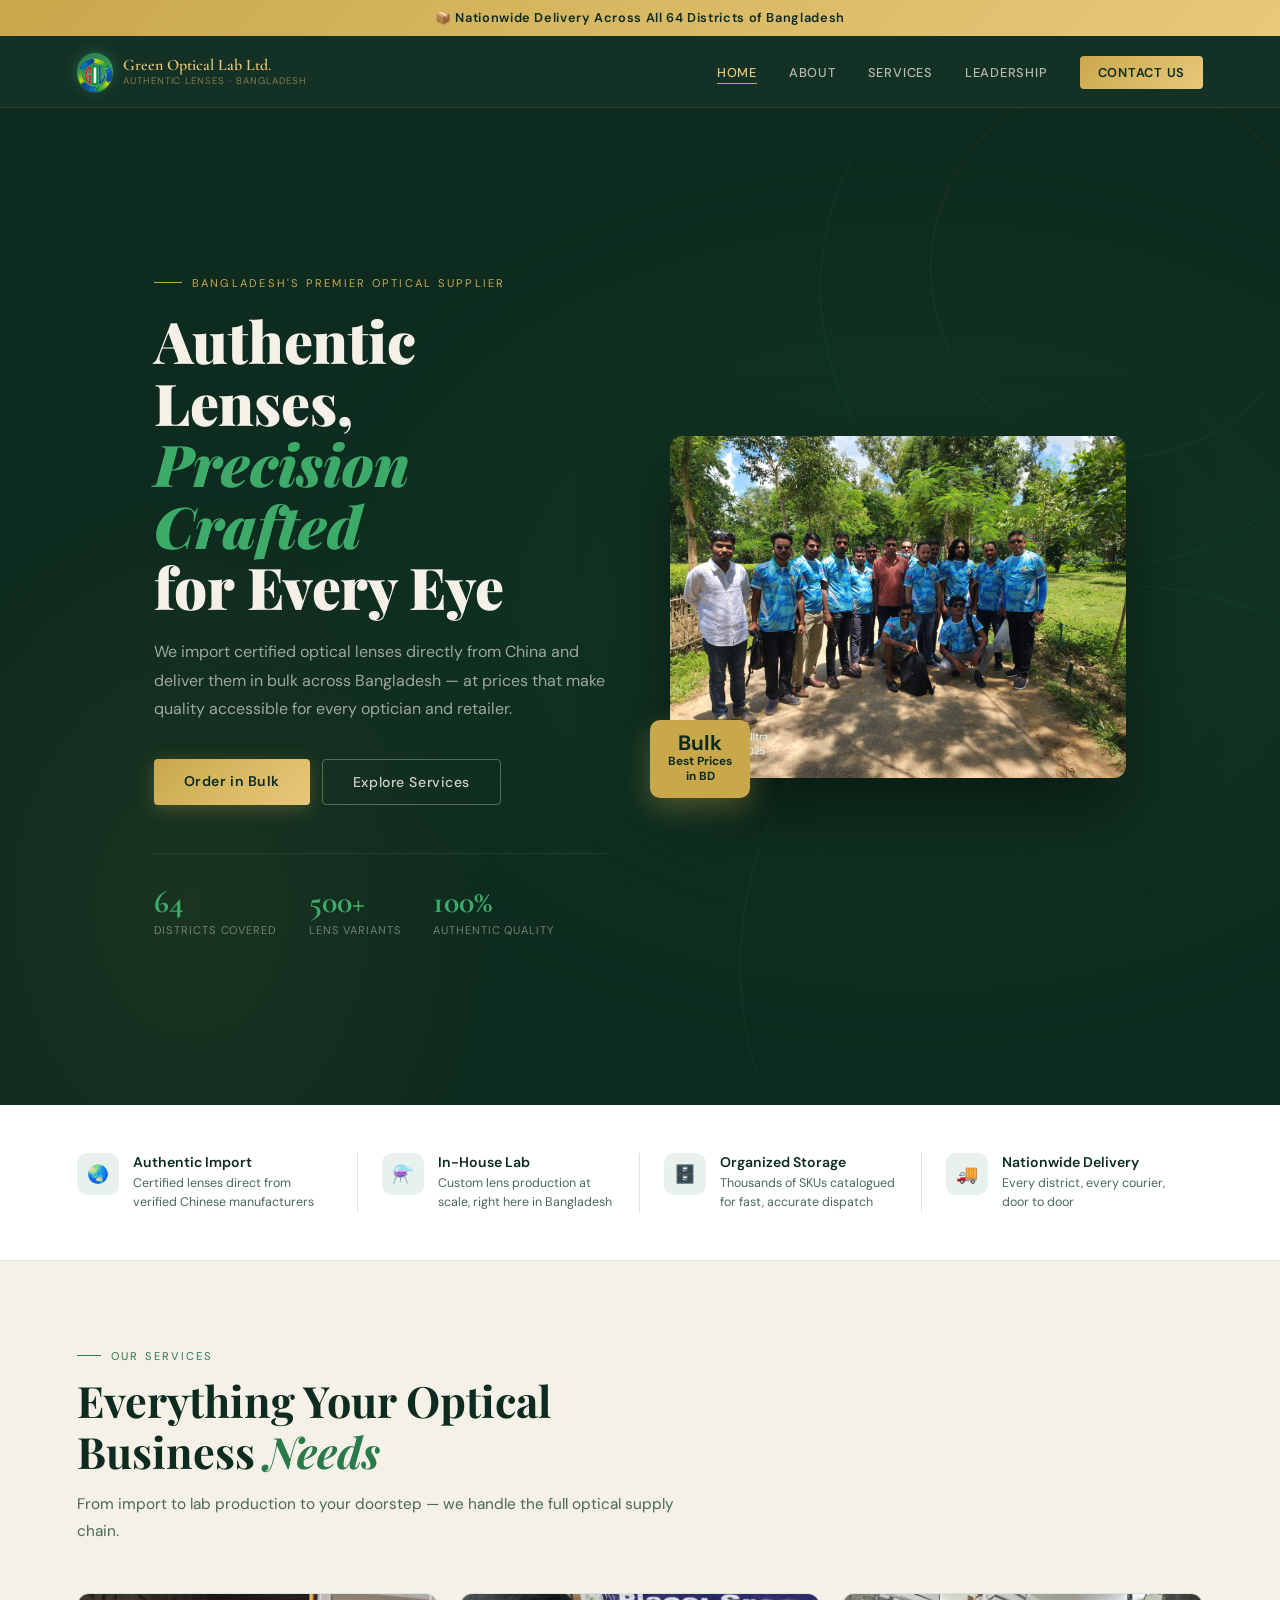
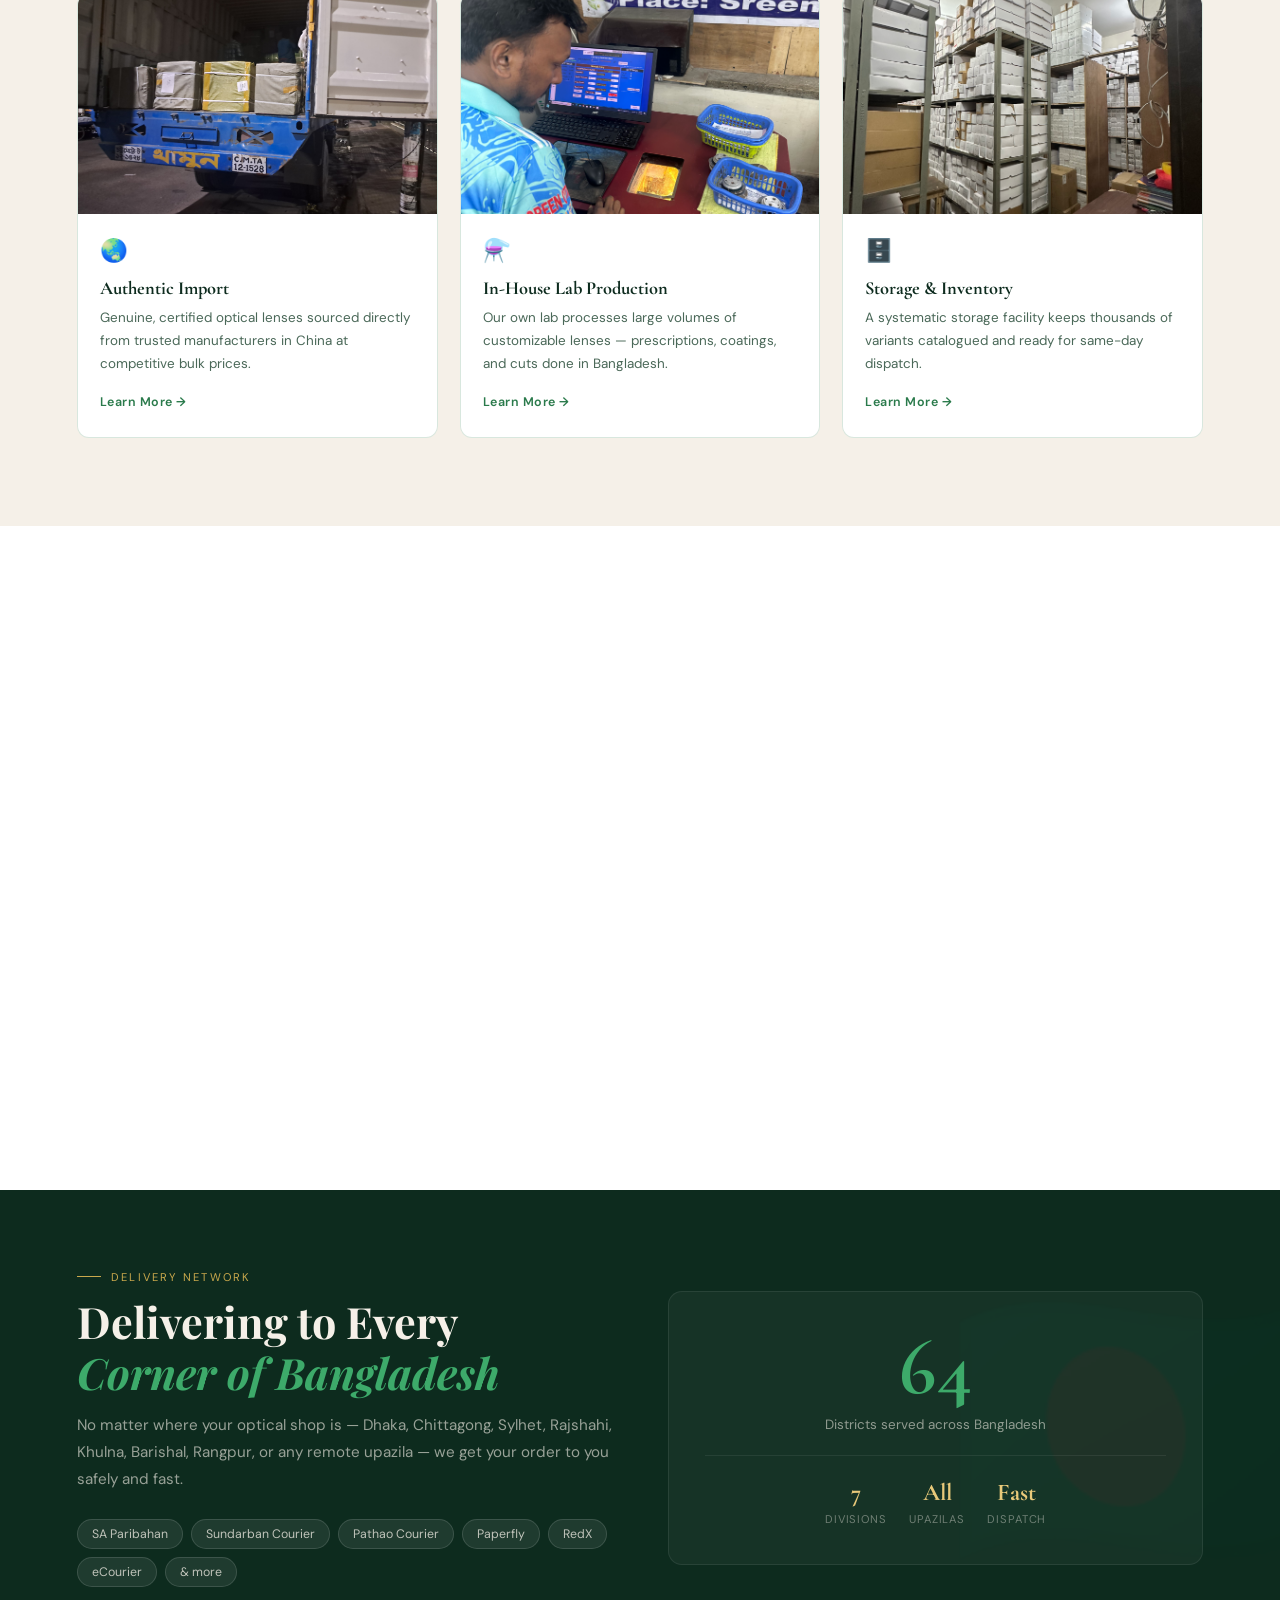
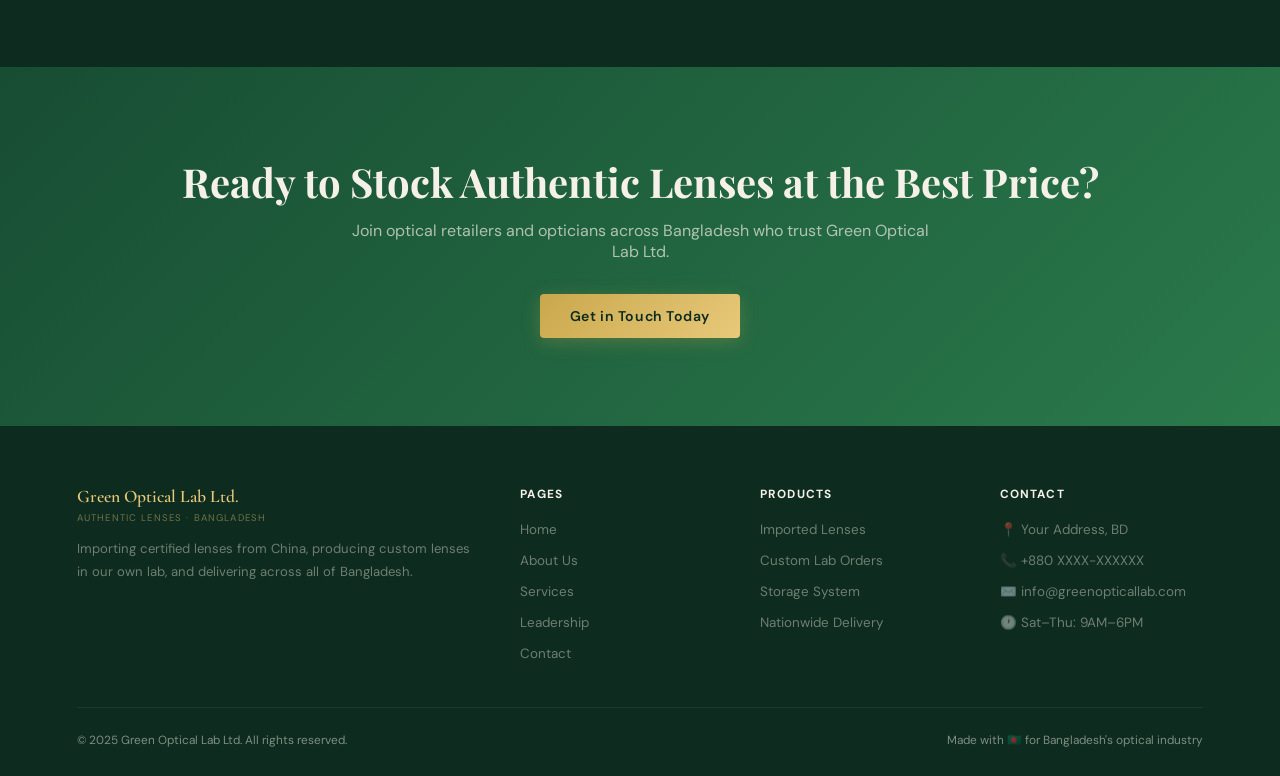
==== commit 8431e413: "updated half of the informations" ====
--- a/index.html
+++ b/index.html
@@ -16,7 +16,9 @@
 
 <nav id="navbar">
   <a href="index.html" class="nav-logo">
-    <div class="nav-logo-icon">🔬</div>
+    <div class="nav-logo-icon">
+      <img src="./{css,js,images}/transparent-image.png" alt="">
+    </div>
     <div class="nav-logo-text">
       Green Optical Lab Ltd.
       <small>Authentic Lenses · Bangladesh</small>
@@ -67,7 +69,7 @@
       <div class="hero-img-frame">
         <!-- REPLACE src: lab interior, lens display, or storefront — recommended 800×600px -->
         <img
-          src="images/hero-main.jpg"
+          src="./{css,js,images}/IMG-20250817-WA0013.jpg"
           alt="Green Optical Lab facility"
           class="img-hero"
           width="800" height="600"
@@ -125,9 +127,8 @@
     <div class="features-grid">
       <a href="services.html#import" class="feat-card fade-up">
         <div class="feat-card-img">
-          <!-- REPLACE src: imported lens products photo — recommended 600×338px -->
-          <img
-            src="images/service-import.jpg"
+          <img
+            src="./{css,js,images}/IMG_0308.JPG"
             alt="Authentic imported optical lenses"
             class="img-card"
             width="600" height="338"
@@ -143,9 +144,8 @@
 
       <a href="services.html#lab" class="feat-card fade-up" style="transition-delay:.1s">
         <div class="feat-card-img">
-          <!-- REPLACE src: lab / production area photo — recommended 600×338px -->
-          <img
-            src="images/service-lab.jpg"
+          <img
+            src="./{css,js,images}/IMG_0293.jpg"
             alt="In-house optical lens production lab"
             class="img-card"
             width="600" height="338"
@@ -163,7 +163,7 @@
         <div class="feat-card-img">
           <!-- REPLACE src: storage / warehouse photo — recommended 600×338px -->
           <img
-            src="images/service-storage.jpg"
+            src="./{css,js,images}/IMG_0279.jpg"
             alt="Organized lens storage and inventory system"
             class="img-card"
             width="600" height="338"
@@ -186,18 +186,16 @@
     <div class="about-preview-grid">
       <div class="about-img-stack fade-up">
         <div class="main-img">
-          <!-- REPLACE src: company or team photo — recommended 700×525px -->
-          <img
-            src="images/about-main.jpg"
+          <img
+            src="./{css,js,images}/IMG_0270.jpg"
             alt="Green Optical Lab team and company"
             class="img-main"
             width="700" height="525"
           >
         </div>
         <div class="accent-img">
-          <!-- REPLACE src: product close-up — recommended 300×300px -->
-          <img
-            src="images/about-accent.jpg"
+          <img
+            src="./{css,js,images}/IMG_0276.jpg"
             alt="Optical lens close-up"
             class="img-accent"
             width="300" height="300"
--- a/css/style.css
+++ b/css/style.css
@@ -1,22 +1,28 @@
 /* ═══════════════════════════════════════════
    GREEN OPTICAL LAB LTD — Global Stylesheet
+   Breakpoints:
+     1024px  tablet-landscape / small laptop
+      768px  tablet-portrait
+      480px  large phone
+      360px  small phone
 ═══════════════════════════════════════════ */
 
 *, *::before, *::after { box-sizing: border-box; margin: 0; padding: 0; }
 
 :root {
-  --green-deep:    #0d2b1e;
-  --green-mid:     #174d33;
-  --green-bright:  #2a7a4b;
-  --green-light:   #3daa6a;
-  --gold:          #c9a84c;
-  --gold-light:    #e8c97a;
-  --cream:         #f5f0e8;
-  --white:         #ffffff;
-  --text-dark:     #0d2b1e;
-  --text-muted:    #4a6858;
-  --border:        rgba(42,122,75,0.18);
-  --nav-height:    72px;
+  --green-deep:   #0d2b1e;
+  --green-mid:    #174d33;
+  --green-bright: #2a7a4b;
+  --green-light:  #3daa6a;
+  --gold:         #c9a84c;
+  --gold-light:   #e8c97a;
+  --cream:        #f5f0e8;
+  --white:        #ffffff;
+  --text-dark:    #0d2b1e;
+  --text-muted:   #4a6858;
+  --border:       rgba(42,122,75,0.18);
+  --nav-height:   72px;
+  --page-pad:     6vw;
 }
 
 html { scroll-behavior: smooth; }
@@ -28,24 +34,31 @@
   overflow-x: hidden;
 }
 
-::-webkit-scrollbar { width: 6px; }
+img { max-width: 100%; display: block; }
+
+::-webkit-scrollbar { width: 5px; }
 ::-webkit-scrollbar-track { background: var(--cream); }
 ::-webkit-scrollbar-thumb { background: var(--green-bright); border-radius: 3px; }
 
-/* ─── RIBBON ─── */
+/* ════════════════════════════
+   RIBBON
+════════════════════════════ */
 .ribbon {
   background: linear-gradient(135deg, var(--gold), var(--gold-light));
   color: var(--green-deep);
-  padding: 9px 6vw;
+  padding: 9px var(--page-pad);
   text-align: center;
   font-size: 0.8rem;
   font-weight: 600;
   letter-spacing: 0.05em;
   position: relative;
   z-index: 200;
-}
-
-/* ─── NAV ─── */
+  line-height: 1.4;
+}
+
+/* ════════════════════════════
+   NAV
+════════════════════════════ */
 nav {
   position: sticky;
   top: 0;
@@ -53,7 +66,7 @@
   display: flex;
   align-items: center;
   justify-content: space-between;
-  padding: 0 6vw;
+  padding: 0 var(--page-pad);
   height: var(--nav-height);
   background: rgba(13,43,30,0.97);
   backdrop-filter: blur(16px);
@@ -63,31 +76,35 @@
 .nav-logo {
   display: flex;
   align-items: center;
-  gap: 12px;
+  gap: 10px;
   text-decoration: none;
+  min-width: 0;
 }
 .nav-logo-icon {
-  width: 38px; height: 38px;
+  width: 36px; height: 36px;
+  flex-shrink: 0;
   background: linear-gradient(135deg, var(--green-bright), var(--green-light));
   border-radius: 50%;
   display: flex; align-items: center; justify-content: center;
-  font-size: 17px;
+  font-size: 16px;
   box-shadow: 0 0 14px rgba(61,170,106,0.4);
-  flex-shrink: 0;
 }
 .nav-logo-text {
   font-family: 'Cormorant Garamond', serif;
   color: var(--gold-light);
-  font-size: 1.05rem;
+  font-size: 1rem;
   font-weight: 600;
   line-height: 1.2;
+  white-space: nowrap;
+  overflow: hidden;
+  text-overflow: ellipsis;
 }
 .nav-logo-text small {
   display: block;
-  font-size: 0.62rem;
+  font-size: 0.6rem;
   color: rgba(232,201,122,0.5);
   font-weight: 400;
-  letter-spacing: 0.12em;
+  letter-spacing: 0.1em;
   text-transform: uppercase;
   font-family: 'DM Sans', sans-serif;
 }
@@ -95,19 +112,20 @@
 .nav-links {
   display: flex;
   align-items: center;
-  gap: 2.2rem;
+  gap: 2rem;
   list-style: none;
 }
 .nav-links a {
   color: rgba(245,240,232,0.72);
   text-decoration: none;
-  font-size: 0.82rem;
+  font-size: 0.8rem;
   font-weight: 500;
   letter-spacing: 0.06em;
   text-transform: uppercase;
   transition: color .2s;
   position: relative;
   padding-bottom: 3px;
+  white-space: nowrap;
 }
 .nav-links a::after {
   content: '';
@@ -118,16 +136,14 @@
   transition: width .25s;
 }
 .nav-links a:hover,
-.nav-links a.active {
-  color: var(--gold-light);
-}
+.nav-links a.active { color: var(--gold-light); }
 .nav-links a.active::after,
 .nav-links a:hover::after { width: 100%; }
 
 .nav-cta {
   background: linear-gradient(135deg, var(--gold), var(--gold-light)) !important;
   color: var(--green-deep) !important;
-  padding: 9px 22px !important;
+  padding: 8px 18px !important;
   border-radius: 4px;
   font-weight: 600 !important;
 }
@@ -139,9 +155,10 @@
   flex-direction: column;
   gap: 5px;
   cursor: pointer;
-  padding: 4px;
+  padding: 6px;
   background: none;
   border: none;
+  flex-shrink: 0;
 }
 .hamburger span {
   width: 24px; height: 2px;
@@ -151,29 +168,37 @@
   display: block;
 }
 
-/* Mobile Nav */
-@media (max-width: 860px) {
+/* ── Nav responsive ── */
+@media (max-width: 900px) {
   .nav-links {
     display: none;
     position: absolute;
     top: var(--nav-height);
     left: 0; right: 0;
-    background: rgba(10,30,20,0.99);
+    background: rgba(8,24,16,0.99);
     flex-direction: column;
     align-items: flex-start;
-    padding: 24px 6vw 32px;
-    gap: 20px;
+    padding: 20px var(--page-pad) 28px;
+    gap: 18px;
     border-bottom: 1px solid rgba(201,168,76,0.12);
   }
   .nav-links.open { display: flex; }
   .hamburger { display: flex; }
-  .nav-links a { font-size: 0.95rem; }
-}
-
-/* ─── PAGE HERO (inner pages) ─── */
+  .nav-links a { font-size: 1rem; }
+  .nav-cta { padding: 10px 22px !important; }
+}
+
+@media (max-width: 480px) {
+  .nav-logo-text small { display: none; }
+  .nav-logo-text { font-size: 0.9rem; }
+}
+
+/* ════════════════════════════
+   PAGE HERO (inner pages)
+════════════════════════════ */
 .page-hero {
   background: var(--green-deep);
-  padding: 80px 6vw 70px;
+  padding: 70px var(--page-pad) 60px;
   position: relative;
   overflow: hidden;
 }
@@ -183,93 +208,85 @@
   background: radial-gradient(ellipse 70% 80% at 80% 50%, rgba(42,122,75,0.14) 0%, transparent 70%);
   pointer-events: none;
 }
-.page-hero-inner {
-  position: relative; z-index: 1;
-  max-width: 1200px; margin: 0 auto;
-}
+.page-hero-inner { position: relative; z-index: 1; max-width: 1200px; margin: 0 auto; }
+
 .page-hero-eyebrow {
-  font-size: 0.72rem;
+  font-size: 0.7rem;
   letter-spacing: 0.2em;
   text-transform: uppercase;
   color: var(--gold);
   margin-bottom: 14px;
   display: flex; align-items: center; gap: 10px;
 }
-.page-hero-eyebrow::before {
-  content: '';
-  display: block; width: 28px; height: 1px;
-  background: var(--gold);
-}
+.page-hero-eyebrow::before { content: ''; display: block; width: 26px; height: 1px; background: var(--gold); }
+
 .page-hero h1 {
   font-family: 'Playfair Display', serif;
-  font-size: clamp(2.2rem, 4vw, 3.4rem);
+  font-size: clamp(1.9rem, 5vw, 3.4rem);
   font-weight: 900;
   color: var(--cream);
   line-height: 1.1;
-  margin-bottom: 16px;
+  margin-bottom: 14px;
 }
 .page-hero h1 em { font-style: italic; color: var(--green-light); }
 .page-hero p {
-  font-size: 1rem;
+  font-size: clamp(0.88rem, 2vw, 1rem);
   color: rgba(245,240,232,0.6);
   max-width: 600px;
   line-height: 1.75;
 }
-
-/* Breadcrumb */
 .breadcrumb {
-  display: flex; align-items: center; gap: 8px;
-  font-size: 0.75rem;
+  display: flex; align-items: center; gap: 8px; flex-wrap: wrap;
+  font-size: 0.73rem;
   color: rgba(245,240,232,0.4);
-  margin-top: 28px;
-}
-.breadcrumb a {
-  color: rgba(245,240,232,0.4);
-  text-decoration: none;
-  transition: color .2s;
-}
+  margin-top: 24px;
+}
+.breadcrumb a { color: rgba(245,240,232,0.4); text-decoration: none; transition: color .2s; }
 .breadcrumb a:hover { color: var(--gold); }
 .breadcrumb span { color: var(--gold); }
 
-/* ─── SHARED LAYOUT ─── */
+@media (max-width: 480px) {
+  .page-hero { padding: 50px var(--page-pad) 44px; }
+}
+
+/* ════════════════════════════
+   LAYOUT HELPERS
+════════════════════════════ */
 .container { max-width: 1200px; margin: 0 auto; }
-section { padding: 90px 6vw; }
+section { padding: 88px var(--page-pad); }
 
 .section-label {
-  font-size: 0.72rem;
+  font-size: 0.7rem;
   letter-spacing: 0.2em;
   text-transform: uppercase;
   color: var(--green-bright);
   margin-bottom: 12px;
   display: flex; align-items: center; gap: 10px;
 }
-.section-label::before {
-  content: '';
-  display: block; width: 26px; height: 1px;
-  background: var(--green-bright);
-}
+.section-label::before { content: ''; display: block; width: 24px; height: 1px; background: var(--green-bright); }
+
 .section-title {
   font-family: 'Playfair Display', serif;
-  font-size: clamp(1.9rem, 3.2vw, 2.7rem);
+  font-size: clamp(1.7rem, 3.5vw, 2.7rem);
   font-weight: 700;
   line-height: 1.18;
   color: var(--green-deep);
-  margin-bottom: 16px;
+  margin-bottom: 14px;
 }
 .section-title em { font-style: italic; color: var(--green-bright); }
-.section-sub {
-  font-size: 0.97rem;
-  color: var(--text-muted);
-  line-height: 1.78;
-  max-width: 640px;
-}
-
-/* ─── BUTTONS ─── */
+.section-sub { font-size: 0.96rem; color: var(--text-muted); line-height: 1.78; max-width: 640px; }
+
+@media (max-width: 768px) { section { padding: 64px var(--page-pad); } }
+@media (max-width: 480px) { section { padding: 48px var(--page-pad); } }
+
+/* ════════════════════════════
+   BUTTONS
+════════════════════════════ */
 .btn-primary {
   display: inline-block;
   background: linear-gradient(135deg, var(--gold), var(--gold-light));
   color: var(--green-deep);
-  padding: 13px 32px;
+  padding: 13px 30px;
   font-weight: 600;
   font-size: 0.88rem;
   letter-spacing: 0.04em;
@@ -279,6 +296,7 @@
   box-shadow: 0 4px 18px rgba(201,168,76,0.28);
   border: none; cursor: pointer;
   font-family: 'DM Sans', sans-serif;
+  text-align: center;
 }
 .btn-primary:hover { transform: translateY(-2px); box-shadow: 0 8px 28px rgba(201,168,76,0.42); }
 
@@ -286,13 +304,14 @@
   display: inline-block;
   border: 1.5px solid var(--green-bright);
   color: var(--green-bright);
-  padding: 13px 32px;
+  padding: 13px 30px;
   font-size: 0.88rem;
   letter-spacing: 0.04em;
   border-radius: 4px;
   text-decoration: none;
   font-weight: 500;
   transition: background .2s, color .2s;
+  text-align: center;
 }
 .btn-outline-dark:hover { background: var(--green-bright); color: white; }
 
@@ -300,204 +319,140 @@
   display: inline-block;
   border: 1.5px solid rgba(245,240,232,0.3);
   color: rgba(245,240,232,0.85);
-  padding: 13px 32px;
+  padding: 13px 30px;
   font-size: 0.88rem;
   letter-spacing: 0.04em;
   border-radius: 4px;
   text-decoration: none;
   font-weight: 500;
   transition: border-color .2s, color .2s;
+  text-align: center;
 }
 .btn-outline-light:hover { border-color: var(--gold); color: var(--gold-light); }
 
-/* ─── GLOBAL IMAGE RULES ─── */
-/* All site images use these classes for consistent sizing */
-
-/* Base: fills its container, never distorts */
-.img-fill {
-  width: 100%;
-  height: 100%;
-  object-fit: cover;
-  display: block;
-}
-
-/* Hero image — 4:3 frame, tall on mobile */
-.img-hero {
-  width: 100%;
-  height: 100%;
-  min-height: 300px;
-  object-fit: cover;
-  display: block;
-}
-
-/* Feature / service card thumbnail — 16:9 */
-.img-card {
-  width: 100%;
-  height: 220px;
-  object-fit: cover;
-  display: block;
-}
-
-/* About / story main image — 4:3 */
-.img-main {
-  width: 100%;
-  height: 360px;
-  object-fit: cover;
-  display: block;
-}
-
-/* About accent / small square images */
-.img-accent {
-  width: 100%;
-  height: 200px;
-  object-fit: cover;
-  display: block;
-}
-
-/* Service block main image — 4:3 */
-.img-service {
-  width: 100%;
-  height: 320px;
-  object-fit: cover;
-  display: block;
-}
-
-/* Service secondary (smaller) images — 16:9 */
-.img-service-sm {
-  width: 100%;
-  height: 160px;
-  object-fit: cover;
-  display: block;
-}
-
-/* Leadership portrait — 3:4 */
-.img-leader {
-  width: 100%;
-  height: 480px;
-  object-fit: cover;
-  object-position: top center;
-  display: block;
-}
-
-/* Gallery items */
-.img-gallery-feature {
-  width: 100%;
-  height: 100%;
-  min-height: 454px;
-  object-fit: cover;
-  display: block;
-}
-.img-gallery {
-  width: 100%;
-  height: 220px;
-  object-fit: cover;
-  display: block;
-}
-
-/* Page hero background image */
-.img-page-hero {
-  width: 100%;
-  height: 100%;
-  min-height: 280px;
-  object-fit: cover;
-  display: block;
-}
-
-/* Map placeholder image */
-.img-map {
-  width: 100%;
-  height: 340px;
-  object-fit: cover;
-  border-radius: 14px;
-  display: block;
-}
-
-/* ─── CHECKLIST ─── */
-.check-list { list-style: none; display: flex; flex-direction: column; gap: 11px; }
+@media (max-width: 480px) {
+  .btn-primary,
+  .btn-outline-dark,
+  .btn-outline-light {
+    width: 100%;
+    padding: 14px 20px;
+  }
+  .hero-btns,
+  .cta > .container > div[style*="flex"] {
+    flex-direction: column;
+  }
+}
+
+/* ════════════════════════════
+   IMAGE CLASSES
+════════════════════════════ */
+.img-fill         { width:100%; height:100%; object-fit:cover; display:block; }
+.img-hero         { width:100%; height:100%; min-height:260px; object-fit:cover; display:block; }
+.img-card         { width:100%; height:220px; object-fit:cover; display:block; }
+.img-main         { width:100%; height:360px; object-fit:cover; display:block; }
+.img-accent       { width:100%; height:200px; object-fit:cover; display:block; }
+.img-service      { width:100%; height:320px; object-fit:cover; display:block; }
+.img-service-sm   { width:100%; height:160px; object-fit:cover; display:block; }
+.img-leader       { width:100%; height:480px; object-fit:cover; object-position:top center; display:block; }
+.img-gallery-feature { width:100%; height:100%; min-height:454px; object-fit:cover; display:block; }
+.img-gallery      { width:100%; height:220px; object-fit:cover; display:block; }
+.img-page-hero    { width:100%; height:100%; min-height:280px; object-fit:cover; display:block; }
+.img-map          { width:100%; height:340px; object-fit:cover; border-radius:14px; display:block; }
+
+@media (max-width: 768px) {
+  .img-main       { height: 280px; }
+  .img-service    { height: 260px; }
+  .img-leader     { height: 360px; }
+  .img-gallery-feature { min-height: 300px; }
+  .img-map        { height: 260px; border-radius: 10px; }
+}
+@media (max-width: 480px) {
+  .img-card       { height: 190px; }
+  .img-main       { height: 240px; }
+  .img-service    { height: 220px; }
+  .img-service-sm { height: 140px; }
+  .img-leader     { height: 300px; }
+  .img-gallery    { height: 180px; }
+  .img-gallery-feature { min-height: 240px; }
+  .img-map        { height: 220px; border-radius: 8px; }
+}
+
+/* ════════════════════════════
+   CHECKLIST
+════════════════════════════ */
+.check-list { list-style:none; display:flex; flex-direction:column; gap:10px; }
 .check-list li {
-  display: flex; align-items: flex-start; gap: 12px;
-  font-size: 0.92rem; color: var(--text-dark); line-height: 1.55;
+  display:flex; align-items:flex-start; gap:11px;
+  font-size:0.91rem; color:var(--text-dark); line-height:1.55;
 }
 .check-list li::before {
-  content: '✓';
-  flex-shrink: 0;
-  width: 21px; height: 21px;
-  background: var(--green-bright);
-  color: white;
-  border-radius: 50%;
-  display: flex; align-items: center; justify-content: center;
-  font-size: 0.68rem;
-  margin-top: 1px;
-}
-
-/* ─── FADE UP ─── */
-.fade-up {
-  opacity: 0;
-  transform: translateY(28px);
-  transition: opacity 0.65s ease, transform 0.65s ease;
-}
-.fade-up.visible { opacity: 1; transform: translateY(0); }
-
-/* ─── FOOTER ─── */
+  content:'✓';
+  flex-shrink:0;
+  width:20px; height:20px;
+  background:var(--green-bright);
+  color:white;
+  border-radius:50%;
+  display:flex; align-items:center; justify-content:center;
+  font-size:0.66rem;
+  margin-top:2px;
+}
+
+/* ════════════════════════════
+   FADE-UP ANIMATION
+════════════════════════════ */
+.fade-up { opacity:0; transform:translateY(26px); transition:opacity 0.6s ease, transform 0.6s ease; }
+.fade-up.visible { opacity:1; transform:translateY(0); }
+
+/* ════════════════════════════
+   FOOTER
+════════════════════════════ */
 footer {
   background: var(--green-deep);
-  padding: 60px 6vw 28px;
+  padding: 60px var(--page-pad) 28px;
   color: rgba(245,240,232,0.5);
 }
 .footer-top {
   display: grid;
   grid-template-columns: 2fr 1fr 1fr 1fr;
-  gap: 40px;
-  padding-bottom: 48px;
+  gap: 36px;
+  padding-bottom: 44px;
   border-bottom: 1px solid rgba(255,255,255,0.07);
 }
 .footer-brand-text {
   font-family: 'Cormorant Garamond', serif;
   color: var(--gold-light);
-  font-size: 1.15rem;
-  font-weight: 600;
-  line-height: 1.2;
+  font-size: 1.1rem; font-weight: 600; line-height: 1.2;
   margin-bottom: 4px;
 }
 .footer-brand-sub {
-  font-size: 0.62rem;
+  font-size: 0.6rem;
   color: rgba(232,201,122,0.45);
-  letter-spacing: 0.12em;
-  text-transform: uppercase;
+  letter-spacing: 0.12em; text-transform: uppercase;
   font-family: 'DM Sans', sans-serif;
-  margin-bottom: 16px;
-}
-.footer-brand p {
-  font-size: 0.83rem;
-  line-height: 1.75;
-  color: rgba(245,240,232,0.42);
-}
-.footer-col h4 {
-  color: var(--cream);
-  font-size: 0.76rem;
-  letter-spacing: 0.1em;
-  text-transform: uppercase;
-  margin-bottom: 18px;
-}
+  margin-bottom: 14px;
+}
+.footer-brand p { font-size: 0.82rem; line-height: 1.75; color: rgba(245,240,232,0.42); }
+.footer-col h4 { color: var(--cream); font-size: 0.74rem; letter-spacing: 0.1em; text-transform: uppercase; margin-bottom: 16px; }
 .footer-col ul { list-style: none; display: flex; flex-direction: column; gap: 10px; }
-.footer-col a {
-  color: rgba(245,240,232,0.42);
-  text-decoration: none;
-  font-size: 0.85rem;
-  transition: color .2s;
-}
+.footer-col a { color: rgba(245,240,232,0.42); text-decoration: none; font-size: 0.84rem; transition: color .2s; }
 .footer-col a:hover { color: var(--gold-light); }
 .footer-bottom {
   display: flex; justify-content: space-between; align-items: center;
-  padding-top: 26px;
-  font-size: 0.76rem;
-}
-
-@media (max-width: 900px) {
-  .footer-top { grid-template-columns: 1fr 1fr; gap: 32px; }
-}
-@media (max-width: 560px) {
-  .footer-top { grid-template-columns: 1fr; }
-  .footer-bottom { flex-direction: column; gap: 8px; text-align: center; }
-  section { padding: 64px 6vw; }
-}
+  padding-top: 24px; font-size: 0.74rem;
+  flex-wrap: wrap; gap: 8px;
+}
+
+@media (max-width: 1024px) {
+  .footer-top { grid-template-columns: 1fr 1fr 1fr; gap: 28px; }
+  .footer-top .footer-brand { grid-column: 1 / -1; }
+}
+@media (max-width: 768px) {
+  .footer-top { grid-template-columns: 1fr 1fr; gap: 28px; }
+  .footer-top .footer-brand { grid-column: 1 / -1; }
+}
+@media (max-width: 480px) {
+  .footer-top { grid-template-columns: 1fr; gap: 28px; }
+  .footer-top .footer-brand { grid-column: auto; }
+  .footer-bottom { flex-direction: column; text-align: center; }
+  footer { padding: 44px var(--page-pad) 24px; }
+}
--- a/css/index.css
+++ b/css/index.css
@@ -2,7 +2,7 @@
    HOME PAGE — index.css
 ══════════════════════════════ */
 
-/* HERO */
+/* ── HERO ── */
 .hero {
   min-height: calc(100vh - 40px);
   background: var(--green-deep);
@@ -26,83 +26,89 @@
 .ring:nth-child(2) { width: 560px; height: 560px; top: -100px; right: -100px; }
 .ring:nth-child(3) { width: 380px; height: 380px; top: -30px; right: -30px; border-color: rgba(201,168,76,0.08); animation-delay: 1.5s; }
 .ring:nth-child(4) { width: 760px; height: 760px; bottom: -240px; right: -220px; animation-delay: 3s; }
-@keyframes pulse { 0%,100% { opacity:.35; transform:scale(1); } 50% { opacity:.85; transform:scale(1.018); } }
+@keyframes pulse { 0%,100%{opacity:.35;transform:scale(1)} 50%{opacity:.85;transform:scale(1.018)} }
 
 .hero-inner {
   position: relative; z-index: 2;
   display: grid; grid-template-columns: 1fr 1fr;
-  gap: 64px; align-items: center;
-  padding: 80px 6vw;
+  gap: 60px; align-items: center;
+  padding: 80px var(--page-pad);
   width: 100%; max-width: 1400px; margin: 0 auto;
 }
+
 .hero-eyebrow {
-  font-size: 0.71rem; letter-spacing: 0.2em; text-transform: uppercase;
-  color: var(--gold); margin-bottom: 22px;
+  font-size: 0.7rem; letter-spacing: 0.2em; text-transform: uppercase;
+  color: var(--gold); margin-bottom: 20px;
   display: flex; align-items: center; gap: 10px;
 }
-.hero-eyebrow::before { content: ''; display: block; width: 30px; height: 1px; background: var(--gold); }
+.hero-eyebrow::before { content:''; display:block; width:28px; height:1px; background:var(--gold); }
+
 .hero h1 {
   font-family: 'Playfair Display', serif;
-  font-size: clamp(2.4rem, 4.8vw, 4rem);
+  font-size: clamp(2.2rem, 4.5vw, 4rem);
   font-weight: 900; line-height: 1.07;
-  color: var(--cream); margin-bottom: 22px;
+  color: var(--cream); margin-bottom: 20px;
 }
 .hero h1 em { font-style: italic; color: var(--green-light); }
+
 .hero-desc {
-  font-size: 1rem; color: rgba(245,240,232,0.62);
-  line-height: 1.78; max-width: 500px; margin-bottom: 40px;
-}
-.hero-btns { display: flex; gap: 14px; flex-wrap: wrap; }
+  font-size: clamp(0.88rem, 1.8vw, 1rem);
+  color: rgba(245,240,232,0.62);
+  line-height: 1.78; max-width: 500px; margin-bottom: 36px;
+}
+.hero-btns { display: flex; gap: 12px; flex-wrap: wrap; }
+
 .hero-stats {
-  display: flex; gap: 36px; margin-top: 52px;
-  padding-top: 36px; border-top: 1px solid rgba(255,255,255,0.07);
-}
-.stat-num { font-family: 'Cormorant Garamond', serif; font-size: 2.1rem; font-weight: 700; color: var(--green-light); line-height: 1; }
-.stat-label { font-size: 0.72rem; color: rgba(245,240,232,0.42); letter-spacing: 0.08em; text-transform: uppercase; margin-top: 5px; }
+  display: flex; gap: 32px; flex-wrap: wrap;
+  margin-top: 48px; padding-top: 32px;
+  border-top: 1px solid rgba(255,255,255,0.07);
+}
+.stat-num { font-family:'Cormorant Garamond',serif; font-size:2rem; font-weight:700; color:var(--green-light); line-height:1; }
+.stat-label { font-size:0.7rem; color:rgba(245,240,232,0.42); letter-spacing:0.08em; text-transform:uppercase; margin-top:5px; }
+
 .hero-right { position: relative; }
 .hero-img-frame {
   width: 100%; aspect-ratio: 4/3;
   border-radius: 12px; overflow: hidden;
   box-shadow: 0 32px 80px rgba(0,0,0,0.5);
 }
-.hero-img-frame img, .hero-img-frame .img-ph { height: 100%; }
 .hero-badge {
-  position: absolute; bottom: -22px; left: -22px;
+  position: absolute; bottom: -20px; left: -20px;
   background: var(--gold); color: var(--green-deep);
-  border-radius: 10px; padding: 14px 20px;
-  font-size: 0.76rem; font-weight: 700; line-height: 1.3;
+  border-radius: 10px; padding: 13px 18px;
+  font-size: 0.74rem; font-weight: 700; line-height: 1.3;
   box-shadow: 0 10px 28px rgba(201,168,76,0.35);
   text-align: center;
 }
-.hero-badge strong { display: block; font-size: 1.4rem; line-height: 1; }
-
-/* INTRO STRIP */
-.intro-strip { background: white; padding: 52px 6vw; border-bottom: 1px solid var(--border); }
+.hero-badge strong { display:block; font-size:1.3rem; line-height:1; }
+
+/* ── INTRO STRIP ── */
+.intro-strip { background: white; padding: 48px var(--page-pad); border-bottom: 1px solid var(--border); }
 .intro-strip-inner {
   max-width: 1200px; margin: 0 auto;
   display: grid; grid-template-columns: repeat(4, 1fr);
 }
 .intro-item {
-  display: flex; align-items: flex-start; gap: 16px;
-  padding: 0 28px; border-right: 1px solid var(--border);
+  display: flex; align-items: flex-start; gap: 14px;
+  padding: 0 24px; border-right: 1px solid var(--border);
 }
 .intro-item:first-child { padding-left: 0; }
 .intro-item:last-child  { border-right: none; }
 .intro-icon {
-  width: 44px; height: 44px; flex-shrink: 0;
+  width: 42px; height: 42px; flex-shrink: 0;
   background: rgba(42,122,75,0.1);
   border-radius: 10px;
   display: flex; align-items: center; justify-content: center;
-  font-size: 1.2rem;
-}
-.intro-item h4 { font-size: 0.9rem; font-weight: 600; color: var(--green-deep); margin-bottom: 4px; }
-.intro-item p  { font-size: 0.8rem; color: var(--text-muted); line-height: 1.55; }
-
-/* SERVICES PREVIEW */
+  font-size: 1.1rem;
+}
+.intro-item h4 { font-size: 0.88rem; font-weight: 600; color: var(--green-deep); margin-bottom: 3px; }
+.intro-item p  { font-size: 0.78rem; color: var(--text-muted); line-height: 1.5; }
+
+/* ── FEATURES (service previews) ── */
 .features { background: var(--cream); }
 .features-grid {
   display: grid; grid-template-columns: repeat(3, 1fr);
-  gap: 24px; margin-top: 52px;
+  gap: 22px; margin-top: 48px;
 }
 .feat-card {
   background: white; border: 1px solid var(--border);
@@ -110,59 +116,136 @@
   transition: transform .3s, box-shadow .3s;
   text-decoration: none; color: inherit; display: block;
 }
-.feat-card:hover { transform: translateY(-6px); box-shadow: 0 18px 50px rgba(13,43,30,0.12); }
-.feat-card-img { width: 100%; aspect-ratio: 16/9; overflow: hidden; }
-.feat-card-img img, .feat-card-img .img-ph { height: 100%; }
-.feat-card-body { padding: 26px 24px 28px; }
-.feat-card-icon { font-size: 1.5rem; margin-bottom: 14px; }
-.feat-card h3 { font-family: 'Cormorant Garamond', serif; font-size: 1.2rem; font-weight: 700; color: var(--green-deep); margin-bottom: 10px; }
-.feat-card p  { font-size: 0.85rem; color: var(--text-muted); line-height: 1.7; margin-bottom: 16px; }
-.feat-link    { font-size: 0.8rem; color: var(--green-bright); font-weight: 600; letter-spacing: 0.04em; }
-
-/* ABOUT PREVIEW */
+.feat-card:hover { transform: translateY(-5px); box-shadow: 0 16px 44px rgba(13,43,30,0.11); }
+.feat-card-img { width:100%; overflow:hidden; }
+.feat-card-body { padding: 22px 22px 26px; }
+.feat-card-icon { font-size: 1.4rem; margin-bottom: 12px; }
+.feat-card h3 { font-family:'Cormorant Garamond',serif; font-size:1.15rem; font-weight:700; color:var(--green-deep); margin-bottom:8px; }
+.feat-card p   { font-size:0.84rem; color:var(--text-muted); line-height:1.7; margin-bottom:14px; }
+.feat-link     { font-size:0.78rem; color:var(--green-bright); font-weight:600; letter-spacing:0.04em; }
+
+/* ── ABOUT PREVIEW ── */
 .about-preview { background: white; }
-.about-preview-grid { display: grid; grid-template-columns: 1fr 1fr; gap: 80px; align-items: center; }
+.about-preview-grid { display: grid; grid-template-columns: 1fr 1fr; gap: 72px; align-items: center; }
 .about-img-stack { position: relative; }
-.main-img { width: 100%; aspect-ratio: 4/3; border-radius: 10px; overflow: hidden; box-shadow: 0 20px 60px rgba(13,43,30,0.14); }
-.accent-img { position: absolute; width: 50%; aspect-ratio: 1; bottom: -28px; right: -28px; border-radius: 10px; overflow: hidden; border: 5px solid white; box-shadow: 0 12px 36px rgba(13,43,30,0.18); }
-.about-preview-text p { color: var(--text-muted); line-height: 1.8; margin-bottom: 18px; font-size: .96rem; }
-
-/* DELIVERY BANNER */
-.delivery-banner { background: var(--green-deep); padding: 80px 6vw; position: relative; overflow: hidden; }
-.delivery-banner::before { content: '🇧🇩'; position: absolute; font-size: 300px; opacity: 0.04; right: -40px; top: 50%; transform: translateY(-50%); pointer-events: none; }
-.delivery-inner { max-width: 1200px; margin: 0 auto; display: grid; grid-template-columns: 1fr 1fr; gap: 60px; align-items: center; }
-.delivery-text .section-title { color: var(--cream); }
-.delivery-text .section-label { color: var(--gold); }
-.delivery-text .section-label::before { background: var(--gold); }
-.delivery-text p { color: rgba(245,240,232,0.6); font-size: .96rem; line-height: 1.78; margin-bottom: 28px; }
-.courier-chips { display: flex; flex-wrap: wrap; gap: 9px; }
-.chip { background: rgba(255,255,255,0.08); border: 1px solid rgba(255,255,255,0.13); color: rgba(245,240,232,0.75); padding: 6px 15px; border-radius: 50px; font-size: 0.78rem; }
-.delivery-visual { background: rgba(255,255,255,0.04); border: 1px solid rgba(255,255,255,0.08); border-radius: 14px; padding: 36px; text-align: center; }
-.delivery-visual .big-num { font-family: 'Cormorant Garamond', serif; font-size: 5rem; font-weight: 700; color: var(--green-light); line-height: 1; }
-.delivery-visual p { color: rgba(245,240,232,0.55); font-size: .85rem; margin-top: 8px; }
-.dividers { display: flex; justify-content: center; gap: 24px; margin-top: 24px; padding-top: 24px; border-top: 1px solid rgba(255,255,255,0.07); }
-.divider-stat strong { display: block; font-family: 'Cormorant Garamond', serif; font-size: 1.6rem; color: var(--gold-light); }
-.divider-stat span { font-size: 0.72rem; color: rgba(245,240,232,0.4); text-transform: uppercase; letter-spacing: 0.08em; }
-
-/* CTA */
-.cta { background: linear-gradient(135deg, var(--green-mid), var(--green-bright)); padding: 90px 6vw; text-align: center; }
-.cta h2 { font-family: 'Playfair Display', serif; font-size: clamp(1.8rem, 3.2vw, 2.5rem); color: var(--cream); margin-bottom: 14px; }
-.cta p  { color: rgba(245,240,232,0.68); margin-bottom: 34px; font-size: 1rem; }
-
-/* RESPONSIVE */
+.main-img   { width:100%; border-radius:10px; overflow:hidden; box-shadow:0 18px 56px rgba(13,43,30,0.13); }
+.accent-img {
+  position: absolute; width: 48%; aspect-ratio: 1;
+  bottom: -26px; right: -26px;
+  border-radius: 10px; overflow: hidden;
+  border: 5px solid white;
+  box-shadow: 0 10px 32px rgba(13,43,30,0.18);
+}
+.about-preview-text p { color:var(--text-muted); line-height:1.8; margin-bottom:16px; font-size:.95rem; }
+
+/* ── DELIVERY BANNER ── */
+.delivery-banner {
+  background: var(--green-deep);
+  padding: 80px var(--page-pad);
+  position: relative; overflow: hidden;
+}
+.delivery-banner::before {
+  content:'🇧🇩'; position:absolute;
+  font-size:300px; opacity:0.04;
+  right:-40px; top:50%; transform:translateY(-50%);
+  pointer-events:none;
+}
+.delivery-inner {
+  max-width: 1200px; margin: 0 auto;
+  display: grid; grid-template-columns: 1fr 1fr;
+  gap: 56px; align-items: center;
+}
+.delivery-text .section-title { color:var(--cream); }
+.delivery-text .section-label { color:var(--gold); }
+.delivery-text .section-label::before { background:var(--gold); }
+.delivery-text p { color:rgba(245,240,232,0.6); font-size:.95rem; line-height:1.78; margin-bottom:26px; }
+.courier-chips { display:flex; flex-wrap:wrap; gap:8px; }
+.chip {
+  background:rgba(255,255,255,0.08);
+  border:1px solid rgba(255,255,255,0.13);
+  color:rgba(245,240,232,0.75);
+  padding:6px 14px; border-radius:50px; font-size:0.77rem;
+}
+.delivery-visual {
+  background:rgba(255,255,255,0.04);
+  border:1px solid rgba(255,255,255,0.08);
+  border-radius:14px; padding:36px; text-align:center;
+}
+.delivery-visual .big-num { font-family:'Cormorant Garamond',serif; font-size:5rem; font-weight:700; color:var(--green-light); line-height:1; }
+.delivery-visual > p { color:rgba(245,240,232,0.55); font-size:.84rem; margin-top:8px; }
+.dividers { display:flex; justify-content:center; gap:22px; margin-top:22px; padding-top:22px; border-top:1px solid rgba(255,255,255,0.07); }
+.divider-stat strong { display:block; font-family:'Cormorant Garamond',serif; font-size:1.5rem; color:var(--gold-light); }
+.divider-stat span   { font-size:0.7rem; color:rgba(245,240,232,0.4); text-transform:uppercase; letter-spacing:0.08em; }
+
+/* ── CTA ── */
+.cta { background:linear-gradient(135deg,var(--green-mid),var(--green-bright)); padding:88px var(--page-pad); text-align:center; }
+.cta h2 { font-family:'Playfair Display',serif; font-size:clamp(1.6rem,3.2vw,2.5rem); color:var(--cream); margin-bottom:12px; }
+.cta p  { color:rgba(245,240,232,0.68); margin-bottom:32px; font-size:1rem; max-width:600px; margin-left:auto; margin-right:auto; }
+
+/* ════════════════════════════
+   RESPONSIVE — HOME
+════════════════════════════ */
+
+/* 1024px — tablet landscape */
+@media (max-width: 1024px) {
+  .hero-inner { gap: 40px; padding: 72px var(--page-pad); }
+  .hero h1 { font-size: clamp(2rem, 4vw, 3rem); }
+  .about-preview-grid { gap: 48px; }
+  .delivery-inner { gap: 40px; }
+}
+
+/* 900px */
 @media (max-width: 900px) {
-  .hero-inner { grid-template-columns: 1fr; gap: 40px; padding: 60px 6vw; }
-  .hero-right { order: -1; }
-  .hero-badge { bottom: -14px; left: 10px; }
-  .hero-stats { gap: 22px; }
-  .intro-strip-inner { grid-template-columns: 1fr 1fr; gap: 28px; }
+  .hero-inner {
+    grid-template-columns: 1fr;
+    gap: 36px;
+    padding: 60px var(--page-pad);
+    min-height: auto;
+  }
+  .hero { min-height: auto; padding-bottom: 60px; }
+  .hero-right { order: -1; max-width: 560px; margin: 0 auto; width: 100%; }
+  .hero-badge { bottom: -16px; left: 10px; }
+  .hero-stats { gap: 24px; }
+  .hero-desc { max-width: 100%; }
+
+  .intro-strip-inner { grid-template-columns: 1fr 1fr; gap: 24px; }
   .intro-item { border-right: none; padding: 0; }
+
   .features-grid { grid-template-columns: 1fr 1fr; }
-  .about-preview-grid { grid-template-columns: 1fr; gap: 44px; }
+
+  .about-preview-grid { grid-template-columns: 1fr; gap: 40px; }
   .accent-img { display: none; }
+
   .delivery-inner { grid-template-columns: 1fr; gap: 40px; }
-}
-@media (max-width: 560px) {
+  .delivery-visual { max-width: 480px; }
+}
+
+/* 768px */
+@media (max-width: 768px) {
+  .hero h1 { font-size: clamp(1.9rem, 7vw, 2.6rem); }
+  .hero-stats { gap: 20px; }
+  .stat-num { font-size: 1.7rem; }
+  .delivery-visual .big-num { font-size: 4rem; }
+  .cta { padding: 64px var(--page-pad); }
+}
+
+/* 600px */
+@media (max-width: 600px) {
   .intro-strip-inner { grid-template-columns: 1fr; }
+  .intro-strip { padding: 36px var(--page-pad); }
   .features-grid { grid-template-columns: 1fr; }
-}
+  .hero-btns { flex-direction: column; }
+  .hero-btns a { text-align: center; }
+  .hero-badge { font-size: 0.68rem; padding: 10px 14px; }
+  .hero-badge strong { font-size: 1.1rem; }
+}
+
+/* 480px */
+@media (max-width: 480px) {
+  .hero h1 { font-size: clamp(1.7rem, 8vw, 2.2rem); }
+  .hero-stats { flex-wrap: wrap; gap: 18px 28px; }
+  .dividers { gap: 16px; }
+  .delivery-visual { padding: 24px 18px; }
+  .delivery-visual .big-num { font-size: 3.2rem; }
+  .ring { display: none; }
+}
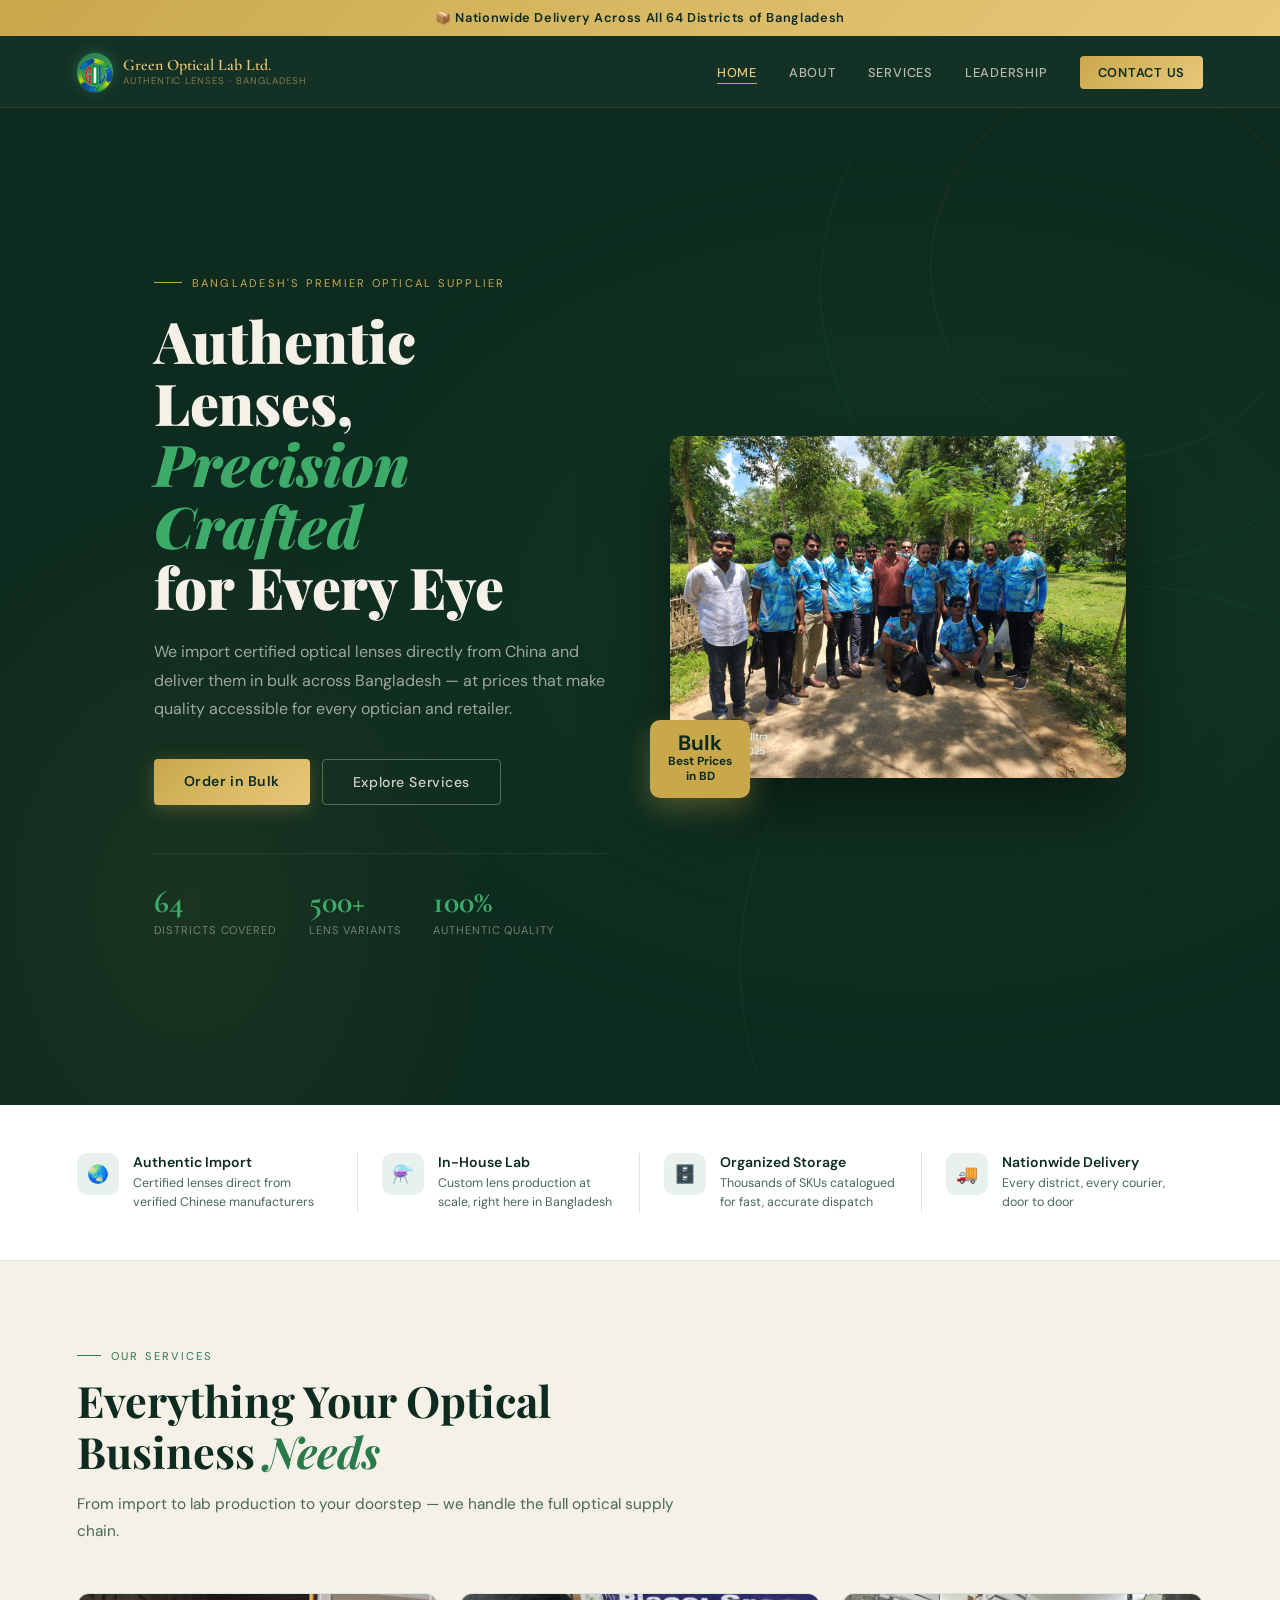
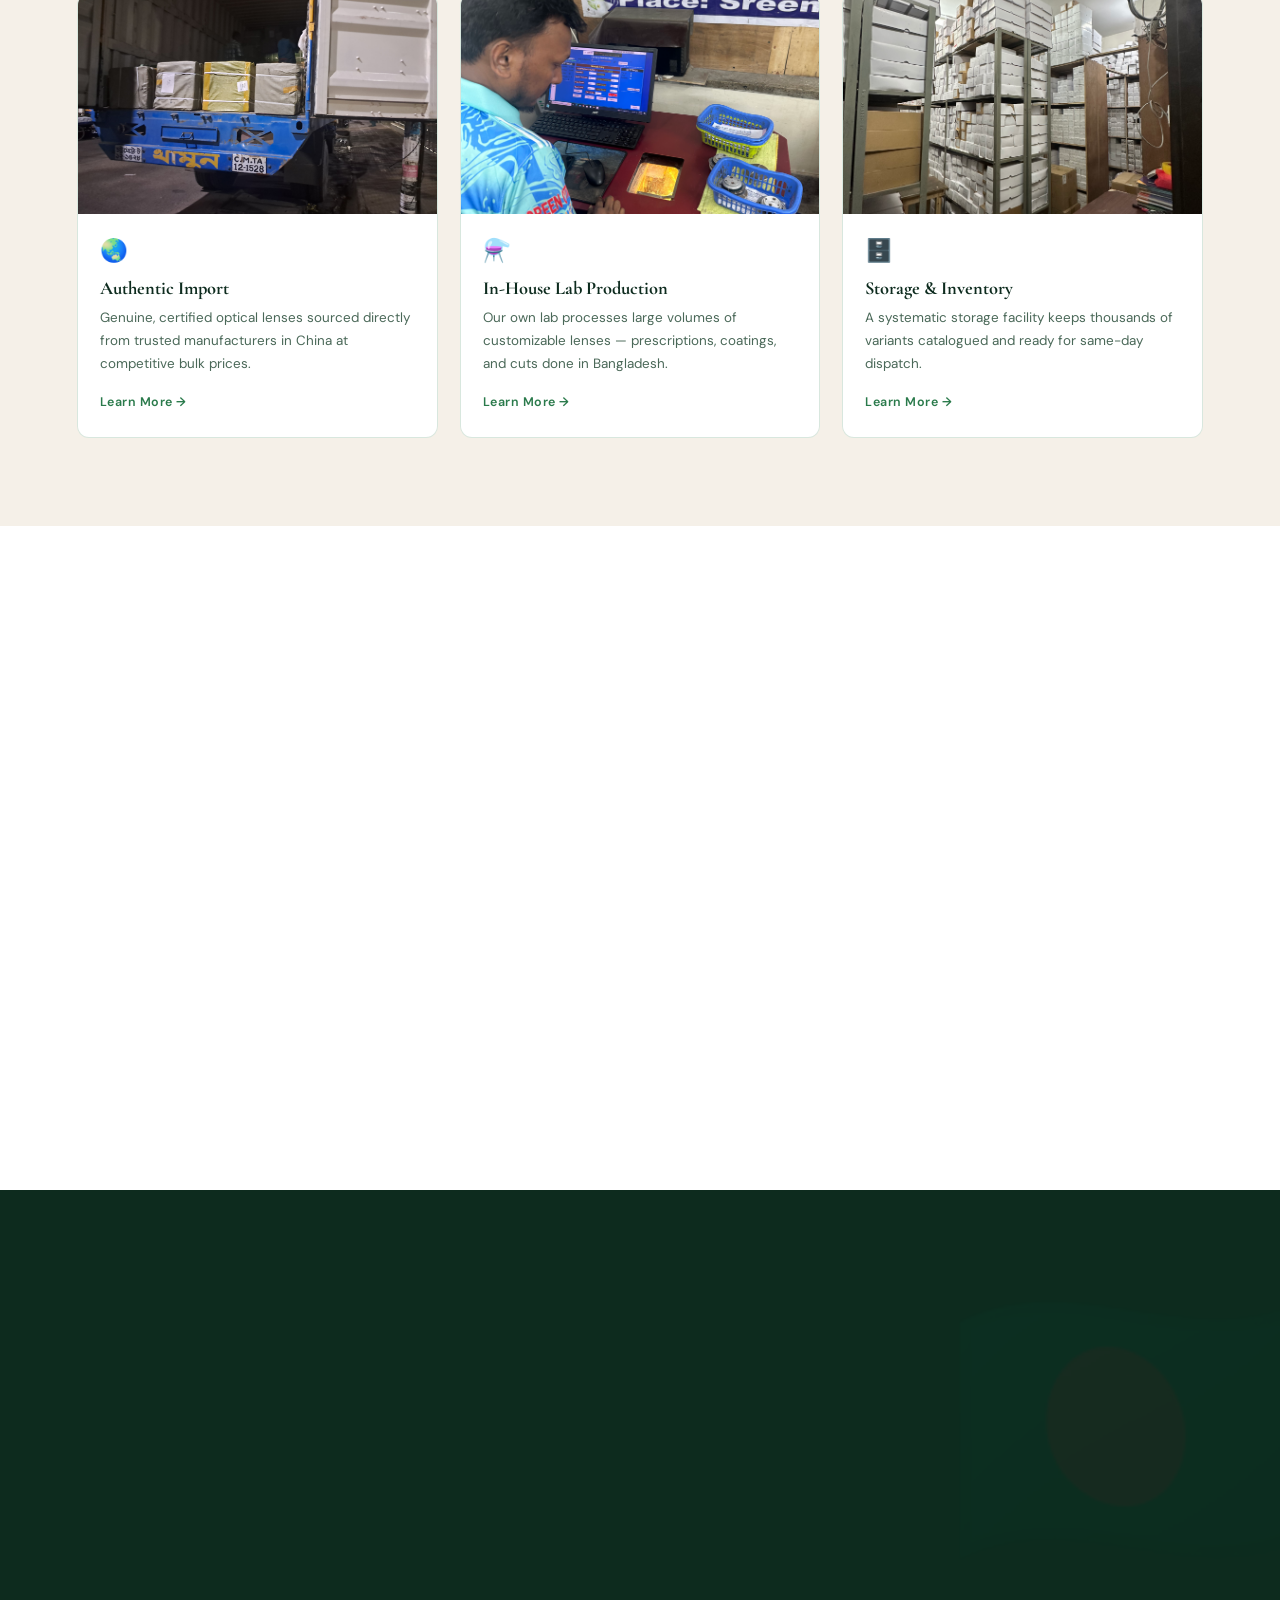
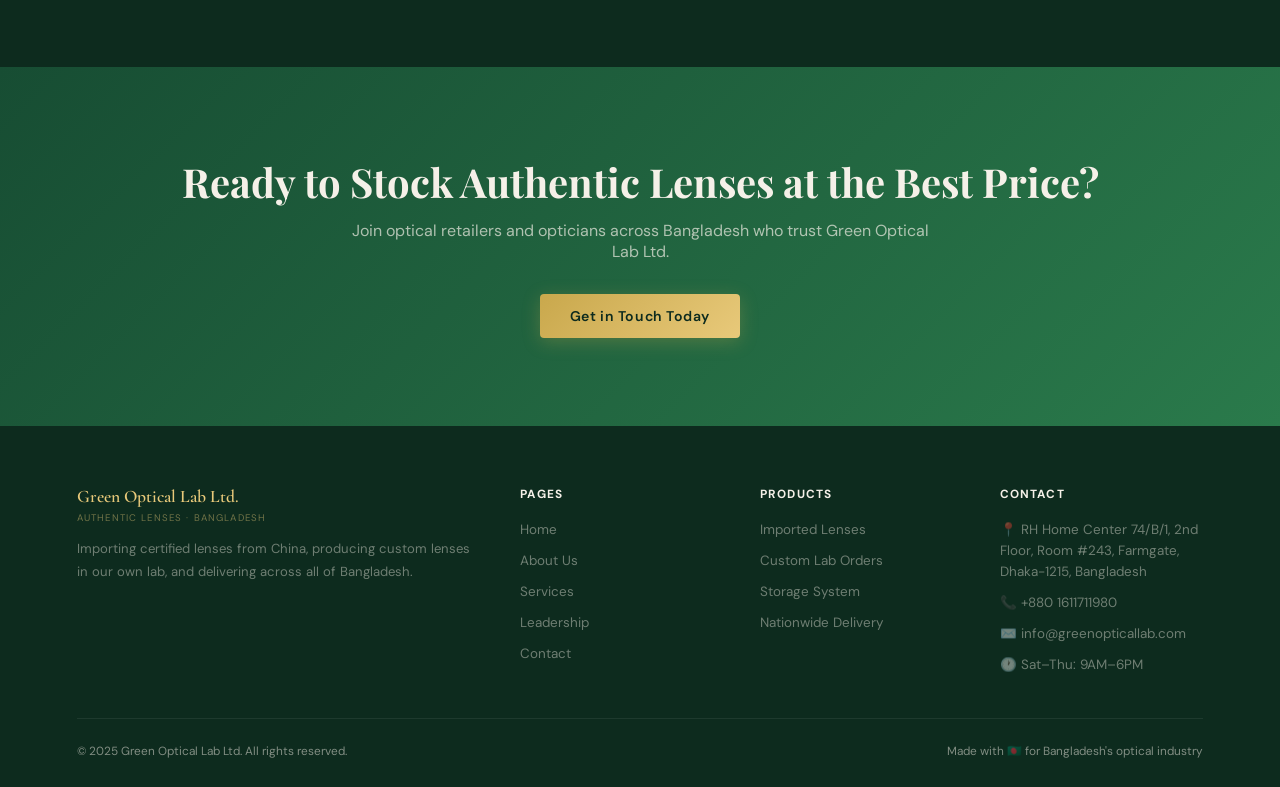
==== commit 14b5ffe8: "updated phone numbers" ====
--- a/index.html
+++ b/index.html
@@ -1,306 +1,298 @@
 <!DOCTYPE html>
 <html lang="en">
+
 <head>
-  <meta charset="UTF-8"/>
-  <meta name="viewport" content="width=device-width, initial-scale=1.0"/>
+  <meta charset="UTF-8" />
+  <meta name="viewport" content="width=device-width, initial-scale=1.0" />
   <title>Green Optical Lab Ltd — Authentic Lenses, Nationwide</title>
-  <meta name="description" content="Bangladesh's premier optical lens supplier. Authentic lenses imported from China, custom in-house lab production, delivered across all 64 districts.">
+  <meta name="description"
+    content="Bangladesh's premier optical lens supplier. Authentic lenses imported from China, custom in-house lab production, delivered across all 64 districts.">
   <link rel="preconnect" href="https://fonts.googleapis.com">
-  <link href="https://fonts.googleapis.com/css2?family=Cormorant+Garamond:ital,wght@0,400;0,600;0,700;1,400&family=DM+Sans:wght@300;400;500;600&family=Playfair+Display:wght@700;900&display=swap" rel="stylesheet">
+  <link
+    href="https://fonts.googleapis.com/css2?family=Cormorant+Garamond:ital,wght@0,400;0,600;0,700;1,400&family=DM+Sans:wght@300;400;500;600&family=Playfair+Display:wght@700;900&display=swap"
+    rel="stylesheet">
   <link rel="stylesheet" href="css/style.css">
   <link rel="stylesheet" href="css/index.css">
 </head>
+
 <body>
 
-<div class="ribbon">📦 Nationwide Delivery Across All 64 Districts of Bangladesh</div>
-
-<nav id="navbar">
-  <a href="index.html" class="nav-logo">
-    <div class="nav-logo-icon">
-      <img src="./{css,js,images}/transparent-image.png" alt="">
-    </div>
-    <div class="nav-logo-text">
-      Green Optical Lab Ltd.
-      <small>Authentic Lenses · Bangladesh</small>
-    </div>
-  </a>
-  <ul class="nav-links" id="navLinks">
-    <li><a href="index.html">Home</a></li>
-    <li><a href="about.html">About</a></li>
-    <li><a href="services.html">Services</a></li>
-    <li><a href="leadership.html">Leadership</a></li>
-    <li><a href="contact.html" class="nav-cta">Contact Us</a></li>
-  </ul>
-  <button class="hamburger" onclick="toggleNav()" aria-label="Menu">
-    <span></span><span></span><span></span>
-  </button>
-</nav>
-
-<!-- HERO -->
-<section class="hero">
-  <div class="hero-bg"></div>
-  <div class="ring"></div><div class="ring"></div><div class="ring"></div>
-  <div class="hero-inner">
-    <div>
-      <div class="hero-eyebrow">Bangladesh's Premier Optical Supplier</div>
-      <h1>Authentic Lenses,<br><em>Precision Crafted</em><br>for Every Eye</h1>
-      <p class="hero-desc">We import certified optical lenses directly from China and deliver them in bulk across Bangladesh — at prices that make quality accessible for every optician and retailer.</p>
-      <div class="hero-btns">
-        <a href="contact.html" class="btn-primary">Order in Bulk</a>
-        <a href="services.html" class="btn-outline-light">Explore Services</a>
-      </div>
-      <div class="hero-stats">
-        <div>
-          <div class="stat-num">64</div>
-          <div class="stat-label">Districts Covered</div>
-        </div>
-        <div>
-          <div class="stat-num">500+</div>
-          <div class="stat-label">Lens Variants</div>
-        </div>
-        <div>
-          <div class="stat-num">100%</div>
-          <div class="stat-label">Authentic Quality</div>
-        </div>
-      </div>
-    </div>
-
-    <div class="hero-right">
-      <div class="hero-img-frame">
-        <!-- REPLACE src: lab interior, lens display, or storefront — recommended 800×600px -->
-        <img
-          src="./{css,js,images}/IMG-20250817-WA0013.jpg"
-          alt="Green Optical Lab facility"
-          class="img-hero"
-          width="800" height="600"
-        >
-      </div>
-      <div class="hero-badge">
-        <strong>Bulk</strong>
-        Best Prices<br>in BD
+  <div class="ribbon">📦 Nationwide Delivery Across All 64 Districts of Bangladesh</div>
+
+  <nav id="navbar">
+    <a href="index.html" class="nav-logo">
+      <div class="nav-logo-icon">
+        <img src="./{css,js,images}/transparent-image.png" alt="">
+      </div>
+      <div class="nav-logo-text">
+        Green Optical Lab Ltd.
+        <small>Authentic Lenses · Bangladesh</small>
+      </div>
+    </a>
+    <ul class="nav-links" id="navLinks">
+      <li><a href="index.html">Home</a></li>
+      <li><a href="about.html">About</a></li>
+      <li><a href="services.html">Services</a></li>
+      <li><a href="leadership.html">Leadership</a></li>
+      <li><a href="contact.html" class="nav-cta">Contact Us</a></li>
+    </ul>
+    <button class="hamburger" onclick="toggleNav()" aria-label="Menu">
+      <span></span><span></span><span></span>
+    </button>
+  </nav>
+
+  <!-- HERO -->
+  <section class="hero">
+    <div class="hero-bg"></div>
+    <div class="ring"></div>
+    <div class="ring"></div>
+    <div class="ring"></div>
+    <div class="hero-inner">
+      <div>
+        <div class="hero-eyebrow">Bangladesh's Premier Optical Supplier</div>
+        <h1>Authentic Lenses,<br><em>Precision Crafted</em><br>for Every Eye</h1>
+        <p class="hero-desc">We import certified optical lenses directly from China and deliver them in bulk across
+          Bangladesh — at prices that make quality accessible for every optician and retailer.</p>
+        <div class="hero-btns">
+          <a href="contact.html" class="btn-primary">Order in Bulk</a>
+          <a href="services.html" class="btn-outline-light">Explore Services</a>
+        </div>
+        <div class="hero-stats">
+          <div>
+            <div class="stat-num">64</div>
+            <div class="stat-label">Districts Covered</div>
+          </div>
+          <div>
+            <div class="stat-num">500+</div>
+            <div class="stat-label">Lens Variants</div>
+          </div>
+          <div>
+            <div class="stat-num">100%</div>
+            <div class="stat-label">Authentic Quality</div>
+          </div>
+        </div>
+      </div>
+
+      <div class="hero-right">
+        <div class="hero-img-frame">
+          <img src="./{css,js,images}/IMG-20250817-WA0013.jpg" alt="Green Optical Lab facility" class="img-hero"
+            width="800" height="600">
+        </div>
+        <div class="hero-badge">
+          <strong>Bulk</strong>
+          Best Prices<br>in BD
+        </div>
+      </div>
+    </div>
+  </section>
+
+  <!-- INTRO STRIP -->
+  <div class="intro-strip">
+    <div class="intro-strip-inner">
+      <div class="intro-item fade-up">
+        <div class="intro-icon">🌏</div>
+        <div>
+          <h4>Authentic Import</h4>
+          <p>Certified lenses direct from verified Chinese manufacturers</p>
+        </div>
+      </div>
+      <div class="intro-item fade-up" style="transition-delay:.08s">
+        <div class="intro-icon">⚗️</div>
+        <div>
+          <h4>In-House Lab</h4>
+          <p>Custom lens production at scale, right here in Bangladesh</p>
+        </div>
+      </div>
+      <div class="intro-item fade-up" style="transition-delay:.16s">
+        <div class="intro-icon">🗄️</div>
+        <div>
+          <h4>Organized Storage</h4>
+          <p>Thousands of SKUs catalogued for fast, accurate dispatch</p>
+        </div>
+      </div>
+      <div class="intro-item fade-up" style="transition-delay:.24s">
+        <div class="intro-icon">🚚</div>
+        <div>
+          <h4>Nationwide Delivery</h4>
+          <p>Every district, every courier, door to door</p>
+        </div>
       </div>
     </div>
   </div>
-</section>
-
-<!-- INTRO STRIP -->
-<div class="intro-strip">
-  <div class="intro-strip-inner">
-    <div class="intro-item fade-up">
-      <div class="intro-icon">🌏</div>
-      <div>
-        <h4>Authentic Import</h4>
-        <p>Certified lenses direct from verified Chinese manufacturers</p>
-      </div>
-    </div>
-    <div class="intro-item fade-up" style="transition-delay:.08s">
-      <div class="intro-icon">⚗️</div>
-      <div>
-        <h4>In-House Lab</h4>
-        <p>Custom lens production at scale, right here in Bangladesh</p>
-      </div>
-    </div>
-    <div class="intro-item fade-up" style="transition-delay:.16s">
-      <div class="intro-icon">🗄️</div>
-      <div>
-        <h4>Organized Storage</h4>
-        <p>Thousands of SKUs catalogued for fast, accurate dispatch</p>
-      </div>
-    </div>
-    <div class="intro-item fade-up" style="transition-delay:.24s">
-      <div class="intro-icon">🚚</div>
-      <div>
-        <h4>Nationwide Delivery</h4>
-        <p>Every district, every courier, door to door</p>
+
+  <!-- SERVICES PREVIEW -->
+  <section class="features">
+    <div class="container">
+      <div class="section-label">Our Services</div>
+      <h2 class="section-title">Everything Your Optical<br>Business <em>Needs</em></h2>
+      <p class="section-sub">From import to lab production to your doorstep — we handle the full optical supply chain.
+      </p>
+
+      <div class="features-grid">
+        <a href="services.html#import" class="feat-card fade-up">
+          <div class="feat-card-img">
+            <img src="./{css,js,images}/IMG_0308.JPG" alt="Authentic imported optical lenses" class="img-card"
+              width="600" height="338">
+          </div>
+          <div class="feat-card-body">
+            <div class="feat-card-icon">🌏</div>
+            <h3>Authentic Import</h3>
+            <p>Genuine, certified optical lenses sourced directly from trusted manufacturers in China at competitive
+              bulk prices.</p>
+            <span class="feat-link">Learn More →</span>
+          </div>
+        </a>
+
+        <a href="services.html#lab" class="feat-card fade-up" style="transition-delay:.1s">
+          <div class="feat-card-img">
+            <img src="./{css,js,images}/IMG_0293.jpg" alt="In-house optical lens production lab" class="img-card"
+              width="600" height="338">
+          </div>
+          <div class="feat-card-body">
+            <div class="feat-card-icon">⚗️</div>
+            <h3>In-House Lab Production</h3>
+            <p>Our own lab processes large volumes of customizable lenses — prescriptions, coatings, and cuts done in
+              Bangladesh.</p>
+            <span class="feat-link">Learn More →</span>
+          </div>
+        </a>
+
+        <a href="services.html#storage" class="feat-card fade-up" style="transition-delay:.2s">
+          <div class="feat-card-img">
+            <img src="./{css,js,images}/IMG_0279.jpg" alt="Organized lens storage and inventory system" class="img-card"
+              width="600" height="338">
+          </div>
+          <div class="feat-card-body">
+            <div class="feat-card-icon">🗄️</div>
+            <h3>Storage & Inventory</h3>
+            <p>A systematic storage facility keeps thousands of variants catalogued and ready for same-day dispatch.</p>
+            <span class="feat-link">Learn More →</span>
+          </div>
+        </a>
+      </div>
+    </div>
+  </section>
+
+  <!-- ABOUT PREVIEW -->
+  <section class="about-preview">
+    <div class="container">
+      <div class="about-preview-grid">
+        <div class="about-img-stack fade-up">
+          <div class="main-img">
+            <img src="./{css,js,images}/IMG_0270.jpg" alt="Green Optical Lab team and company" class="img-main"
+              width="700" height="525">
+          </div>
+          <div class="accent-img">
+            <img src="./{css,js,images}/IMG_0276.jpg" alt="Optical lens close-up" class="img-accent" width="300"
+              height="300">
+          </div>
+        </div>
+        <div class="fade-up" style="transition-delay:.15s">
+          <div class="section-label">Who We Are</div>
+          <h2 class="section-title">Trusted Optical Partner<br><em>Since Day One</em></h2>
+          <p style="color:var(--text-muted);line-height:1.8;margin-bottom:16px;font-size:.96rem;">Green Optical Lab Ltd.
+            bridges the gap between world-class lens manufacturing in China and the optical retailers and opticians
+            across every corner of Bangladesh.</p>
+          <p style="color:var(--text-muted);line-height:1.8;margin-bottom:28px;font-size:.96rem;">With our own in-house
+            lab, we don't just import — we produce. Custom orders at scale, with consistent quality every time.</p>
+          <ul class="check-list" style="margin-bottom:32px;">
+            <li>Certified authentic lenses, directly imported</li>
+            <li>In-house lab for large-volume custom production</li>
+            <li>Nationwide bulk delivery across all 64 districts</li>
+          </ul>
+          <a href="about.html" class="btn-primary">Our Full Story</a>
+        </div>
+      </div>
+    </div>
+  </section>
+
+  <!-- DELIVERY BANNER -->
+  <div class="delivery-banner">
+    <div class="delivery-inner">
+      <div class="delivery-text fade-up">
+        <div class="section-label">Delivery Network</div>
+        <h2 class="section-title">Delivering to Every<br><em style="color:var(--green-light)">Corner of Bangladesh</em>
+        </h2>
+        <p>No matter where your optical shop is — Dhaka, Chittagong, Sylhet, Rajshahi, Khulna, Barishal, Rangpur, or any
+          remote upazila — we get your order to you safely and fast.</p>
+        <div class="courier-chips">
+          <span class="chip">SA Paribahan</span>
+          <span class="chip">Sundarban Courier</span>
+          <span class="chip">Pathao Courier</span>
+          <span class="chip">Paperfly</span>
+          <span class="chip">RedX</span>
+          <span class="chip">eCourier</span>
+          <span class="chip">& more</span>
+        </div>
+      </div>
+      <div class="delivery-visual fade-up" style="transition-delay:.15s">
+        <div class="big-num">64</div>
+        <p>Districts served across Bangladesh</p>
+        <div class="dividers">
+          <div class="divider-stat"><strong>7</strong><span>Divisions</span></div>
+          <div class="divider-stat"><strong>All</strong><span>Upazilas</span></div>
+          <div class="divider-stat"><strong>Fast</strong><span>Dispatch</span></div>
+        </div>
       </div>
     </div>
   </div>
-</div>
-
-<!-- SERVICES PREVIEW -->
-<section class="features">
-  <div class="container">
-    <div class="section-label">Our Services</div>
-    <h2 class="section-title">Everything Your Optical<br>Business <em>Needs</em></h2>
-    <p class="section-sub">From import to lab production to your doorstep — we handle the full optical supply chain.</p>
-
-    <div class="features-grid">
-      <a href="services.html#import" class="feat-card fade-up">
-        <div class="feat-card-img">
-          <img
-            src="./{css,js,images}/IMG_0308.JPG"
-            alt="Authentic imported optical lenses"
-            class="img-card"
-            width="600" height="338"
-          >
-        </div>
-        <div class="feat-card-body">
-          <div class="feat-card-icon">🌏</div>
-          <h3>Authentic Import</h3>
-          <p>Genuine, certified optical lenses sourced directly from trusted manufacturers in China at competitive bulk prices.</p>
-          <span class="feat-link">Learn More →</span>
-        </div>
-      </a>
-
-      <a href="services.html#lab" class="feat-card fade-up" style="transition-delay:.1s">
-        <div class="feat-card-img">
-          <img
-            src="./{css,js,images}/IMG_0293.jpg"
-            alt="In-house optical lens production lab"
-            class="img-card"
-            width="600" height="338"
-          >
-        </div>
-        <div class="feat-card-body">
-          <div class="feat-card-icon">⚗️</div>
-          <h3>In-House Lab Production</h3>
-          <p>Our own lab processes large volumes of customizable lenses — prescriptions, coatings, and cuts done in Bangladesh.</p>
-          <span class="feat-link">Learn More →</span>
-        </div>
-      </a>
-
-      <a href="services.html#storage" class="feat-card fade-up" style="transition-delay:.2s">
-        <div class="feat-card-img">
-          <!-- REPLACE src: storage / warehouse photo — recommended 600×338px -->
-          <img
-            src="./{css,js,images}/IMG_0279.jpg"
-            alt="Organized lens storage and inventory system"
-            class="img-card"
-            width="600" height="338"
-          >
-        </div>
-        <div class="feat-card-body">
-          <div class="feat-card-icon">🗄️</div>
-          <h3>Storage & Inventory</h3>
-          <p>A systematic storage facility keeps thousands of variants catalogued and ready for same-day dispatch.</p>
-          <span class="feat-link">Learn More →</span>
-        </div>
-      </a>
+
+  <!-- CTA -->
+  <div class="cta">
+    <div class="container">
+      <h2>Ready to Stock Authentic Lenses at the Best Price?</h2>
+      <p>Join optical retailers and opticians across Bangladesh who trust Green Optical Lab Ltd.</p>
+      <a href="contact.html" class="btn-primary">Get in Touch Today</a>
     </div>
   </div>
-</section>
-
-<!-- ABOUT PREVIEW -->
-<section class="about-preview">
-  <div class="container">
-    <div class="about-preview-grid">
-      <div class="about-img-stack fade-up">
-        <div class="main-img">
-          <img
-            src="./{css,js,images}/IMG_0270.jpg"
-            alt="Green Optical Lab team and company"
-            class="img-main"
-            width="700" height="525"
-          >
-        </div>
-        <div class="accent-img">
-          <img
-            src="./{css,js,images}/IMG_0276.jpg"
-            alt="Optical lens close-up"
-            class="img-accent"
-            width="300" height="300"
-          >
-        </div>
-      </div>
-      <div class="fade-up" style="transition-delay:.15s">
-        <div class="section-label">Who We Are</div>
-        <h2 class="section-title">Trusted Optical Partner<br><em>Since Day One</em></h2>
-        <p style="color:var(--text-muted);line-height:1.8;margin-bottom:16px;font-size:.96rem;">Green Optical Lab Ltd. bridges the gap between world-class lens manufacturing in China and the optical retailers and opticians across every corner of Bangladesh.</p>
-        <p style="color:var(--text-muted);line-height:1.8;margin-bottom:28px;font-size:.96rem;">With our own in-house lab, we don't just import — we produce. Custom orders at scale, with consistent quality every time.</p>
-        <ul class="check-list" style="margin-bottom:32px;">
-          <li>Certified authentic lenses, directly imported</li>
-          <li>In-house lab for large-volume custom production</li>
-          <li>Nationwide bulk delivery across all 64 districts</li>
-        </ul>
-        <a href="about.html" class="btn-primary">Our Full Story</a>
-      </div>
-    </div>
-  </div>
-</section>
-
-<!-- DELIVERY BANNER -->
-<div class="delivery-banner">
-  <div class="delivery-inner">
-    <div class="delivery-text fade-up">
-      <div class="section-label">Delivery Network</div>
-      <h2 class="section-title">Delivering to Every<br><em style="color:var(--green-light)">Corner of Bangladesh</em></h2>
-      <p>No matter where your optical shop is — Dhaka, Chittagong, Sylhet, Rajshahi, Khulna, Barishal, Rangpur, or any remote upazila — we get your order to you safely and fast.</p>
-      <div class="courier-chips">
-        <span class="chip">SA Paribahan</span>
-        <span class="chip">Sundarban Courier</span>
-        <span class="chip">Pathao Courier</span>
-        <span class="chip">Paperfly</span>
-        <span class="chip">RedX</span>
-        <span class="chip">eCourier</span>
-        <span class="chip">& more</span>
-      </div>
-    </div>
-    <div class="delivery-visual fade-up" style="transition-delay:.15s">
-      <div class="big-num">64</div>
-      <p>Districts served across Bangladesh</p>
-      <div class="dividers">
-        <div class="divider-stat"><strong>7</strong><span>Divisions</span></div>
-        <div class="divider-stat"><strong>All</strong><span>Upazilas</span></div>
-        <div class="divider-stat"><strong>Fast</strong><span>Dispatch</span></div>
-      </div>
-    </div>
-  </div>
-</div>
-
-<!-- CTA -->
-<div class="cta">
-  <div class="container">
-    <h2>Ready to Stock Authentic Lenses at the Best Price?</h2>
-    <p>Join optical retailers and opticians across Bangladesh who trust Green Optical Lab Ltd.</p>
-    <a href="contact.html" class="btn-primary">Get in Touch Today</a>
-  </div>
-</div>
-
-<!-- FOOTER -->
-<footer>
-  <div class="container">
-    <div class="footer-top">
-      <div class="footer-brand">
-        <div class="footer-brand-text">Green Optical Lab Ltd.</div>
-        <div class="footer-brand-sub">Authentic Lenses · Bangladesh</div>
-        <p>Importing certified lenses from China, producing custom lenses in our own lab, and delivering across all of Bangladesh.</p>
-      </div>
-      <div class="footer-col">
-        <h4>Pages</h4>
-        <ul>
-          <li><a href="index.html">Home</a></li>
-          <li><a href="about.html">About Us</a></li>
-          <li><a href="services.html">Services</a></li>
-          <li><a href="leadership.html">Leadership</a></li>
-          <li><a href="contact.html">Contact</a></li>
-        </ul>
-      </div>
-      <div class="footer-col">
-        <h4>Products</h4>
-        <ul>
-          <li><a href="services.html#import">Imported Lenses</a></li>
-          <li><a href="services.html#lab">Custom Lab Orders</a></li>
-          <li><a href="services.html#storage">Storage System</a></li>
-          <li><a href="services.html#delivery">Nationwide Delivery</a></li>
-        </ul>
-      </div>
-      <div class="footer-col">
-        <h4>Contact</h4>
-        <ul>
-          <li><a href="#">📍 Your Address, BD</a></li>
-          <li><a href="#">📞 +880 XXXX-XXXXXX</a></li>
-          <li><a href="#">✉️ info@greenopticallab.com</a></li>
-          <li><a href="#">🕐 Sat–Thu: 9AM–6PM</a></li>
-        </ul>
-      </div>
-    </div>
-    <div class="footer-bottom">
-      <span>© 2025 Green Optical Lab Ltd. All rights reserved.</span>
-      <span>Made with 🇧🇩 for Bangladesh's optical industry</span>
-    </div>
-  </div>
-</footer>
-
-<script src="js/main.js"></script>
+
+  <!-- FOOTER -->
+  <footer>
+    <div class="container">
+      <div class="footer-top">
+        <div class="footer-brand">
+          <div class="footer-brand-text">Green Optical Lab Ltd.</div>
+          <div class="footer-brand-sub">Authentic Lenses · Bangladesh</div>
+          <p>Importing certified lenses from China, producing custom lenses in our own lab, and delivering across all of
+            Bangladesh.</p>
+        </div>
+        <div class="footer-col">
+          <h4>Pages</h4>
+          <ul>
+            <li><a href="index.html">Home</a></li>
+            <li><a href="about.html">About Us</a></li>
+            <li><a href="services.html">Services</a></li>
+            <li><a href="leadership.html">Leadership</a></li>
+            <li><a href="contact.html">Contact</a></li>
+          </ul>
+        </div>
+        <div class="footer-col">
+          <h4>Products</h4>
+          <ul>
+            <li><a href="services.html#import">Imported Lenses</a></li>
+            <li><a href="services.html#lab">Custom Lab Orders</a></li>
+            <li><a href="services.html#storage">Storage System</a></li>
+            <li><a href="services.html#delivery">Nationwide Delivery</a></li>
+          </ul>
+        </div>
+        <div class="footer-col">
+          <h4>Contact</h4>
+          <ul>
+            <li><a href="#">📍 RH Home Center 74/B/1, 2nd Floor, Room #243, Farmgate, Dhaka-1215, Bangladesh</a></li>
+            <li><a href="tel:+8801611711980">📞 +880 1611711980</a></li>
+            <li><a href="#">✉️ info@greenopticallab.com</a></li>
+            <li><a href="#">🕐 Sat–Thu: 9AM–6PM</a></li>
+          </ul>
+        </div>
+      </div>
+      <div class="footer-bottom">
+        <span>© 2025 Green Optical Lab Ltd. All rights reserved.</span>
+        <span>Made with 🇧🇩 for Bangladesh's optical industry</span>
+      </div>
+    </div>
+  </footer>
+
+  <script src="js/main.js"></script>
 </body>
-</html>
+
+</html>
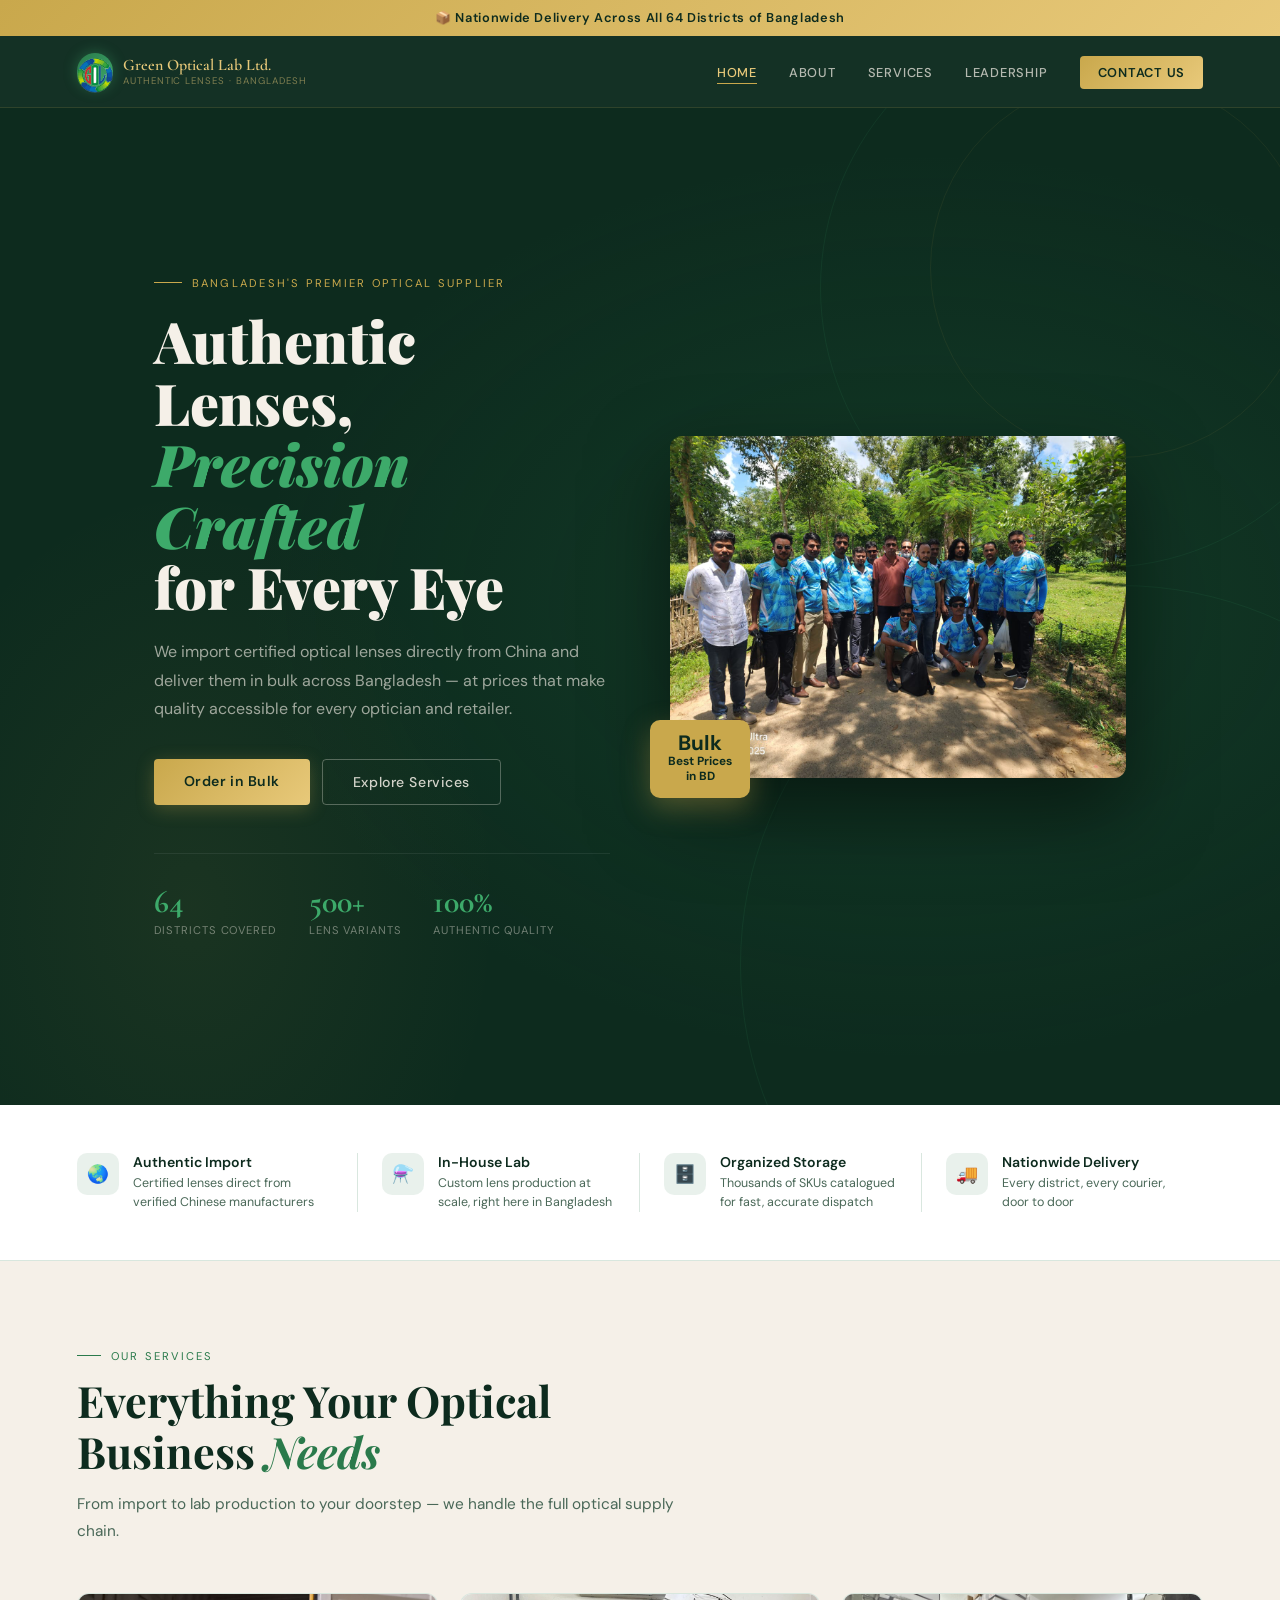
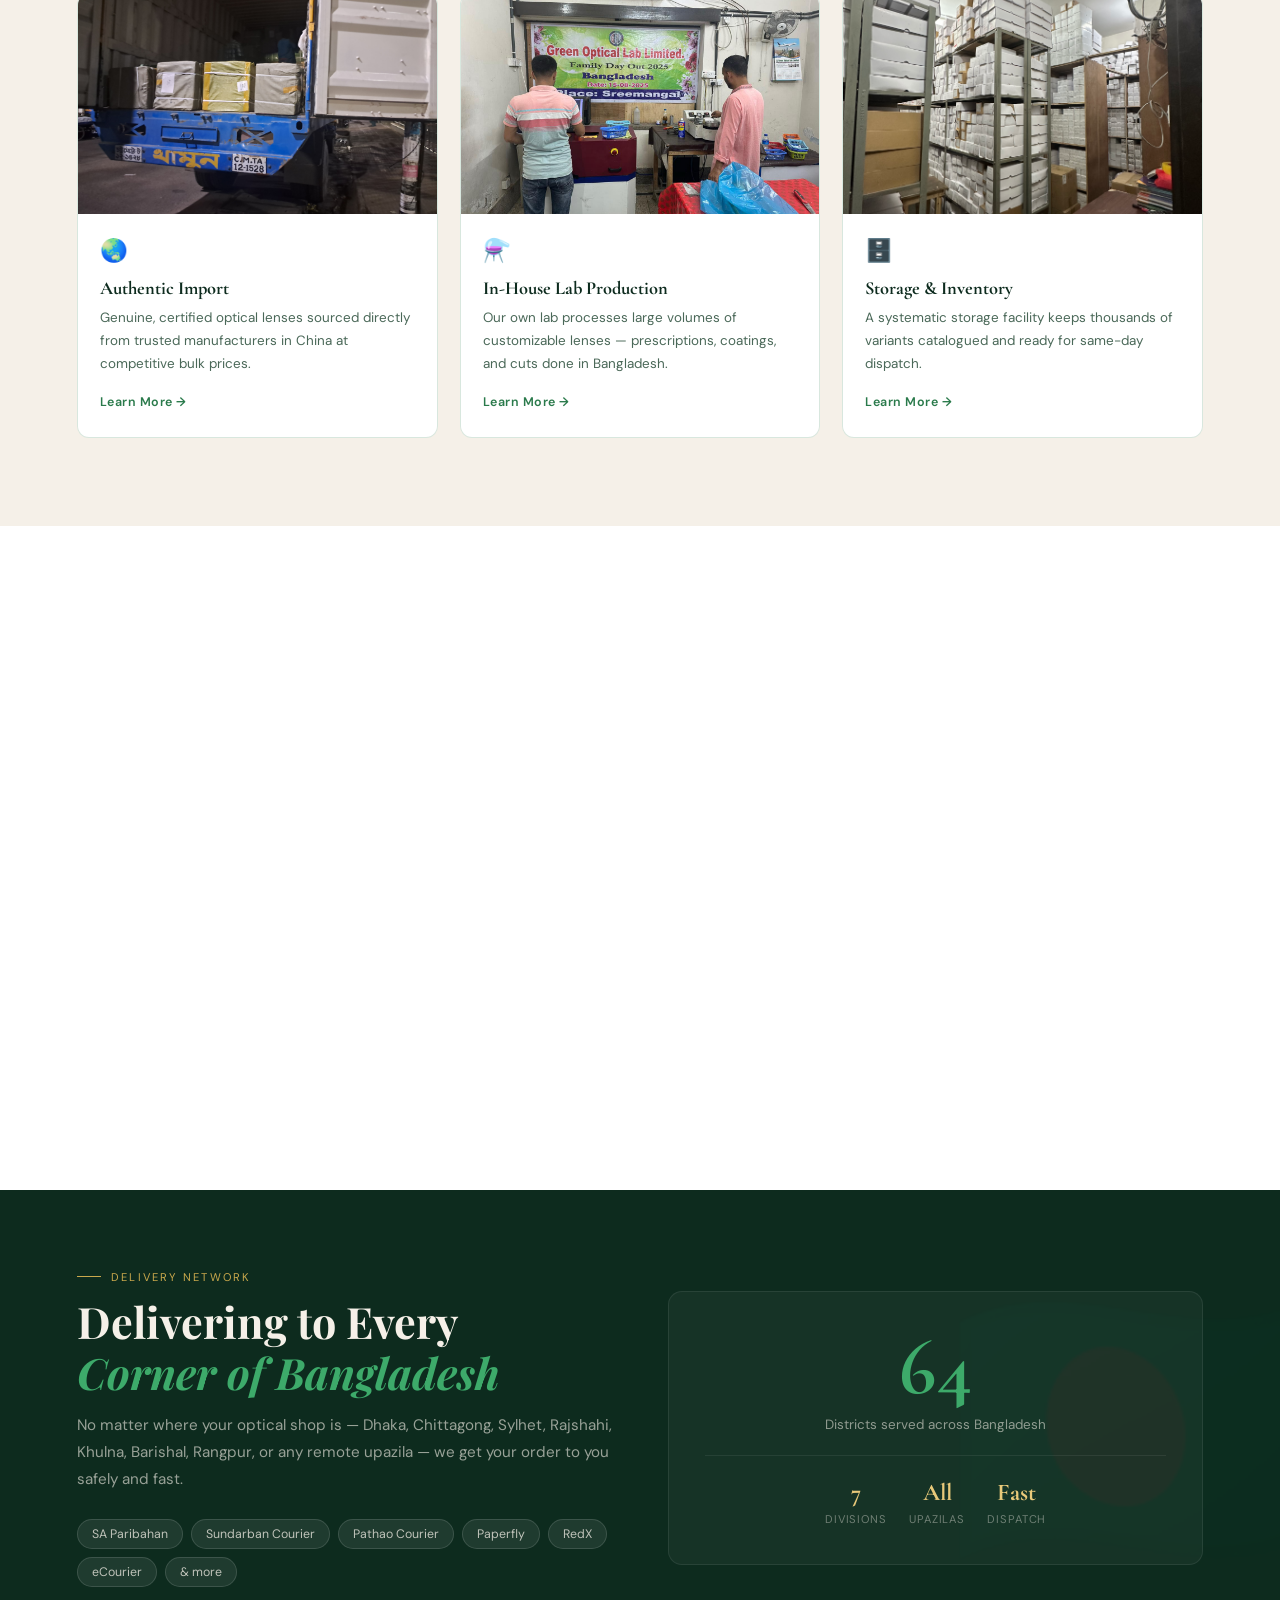
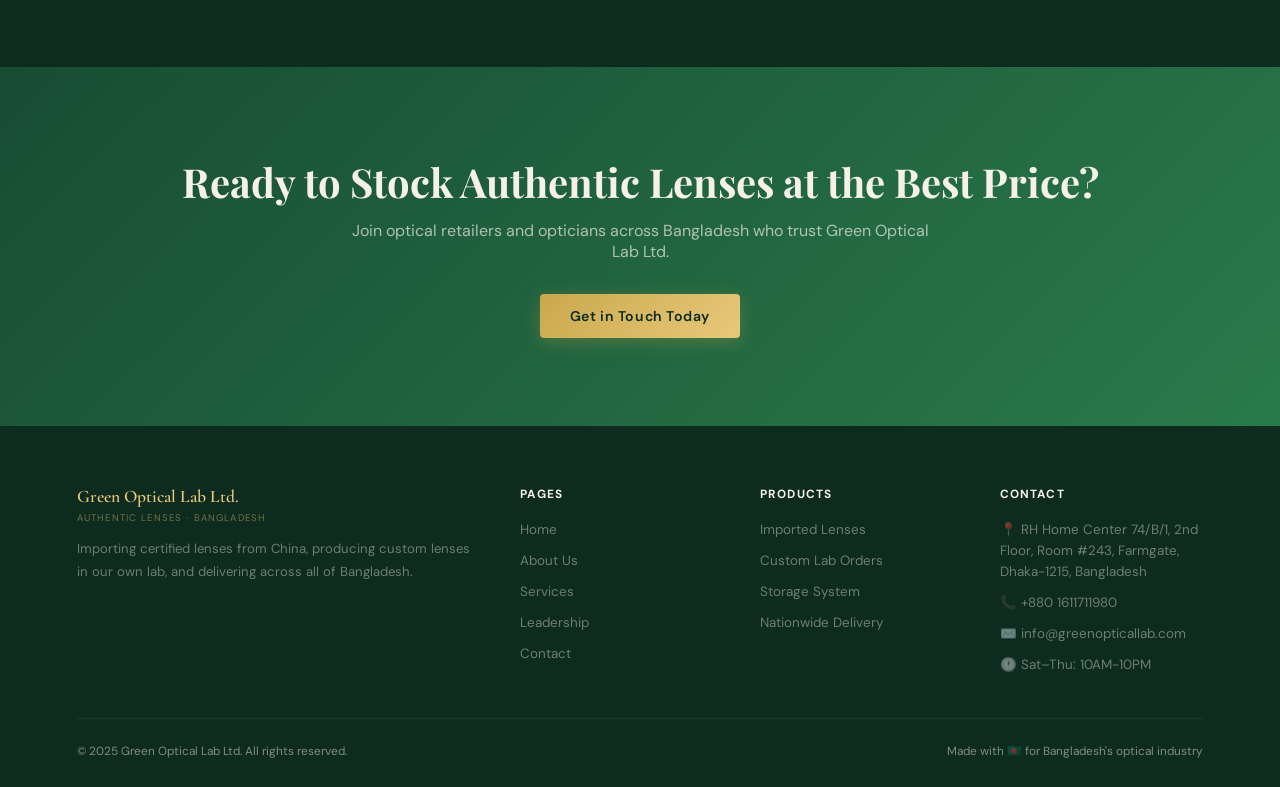
==== commit 11d7e448: "replaced the unwanted photos and sections" ====
--- a/index.html
+++ b/index.html
@@ -145,8 +145,8 @@
 
         <a href="services.html#lab" class="feat-card fade-up" style="transition-delay:.1s">
           <div class="feat-card-img">
-            <img src="./{css,js,images}/IMG_0293.jpg" alt="In-house optical lens production lab" class="img-card"
-              width="600" height="338">
+            <img src="./{css,js,images}/WhatsApp Image 2026-05-21 at 1.45.09 PM(1).jpeg"
+              alt="In-house optical lens production lab" class="img-card" width="600" height="338">
           </div>
           <div class="feat-card-body">
             <div class="feat-card-icon">⚗️</div>
@@ -281,7 +281,7 @@
             <li><a href="#">📍 RH Home Center 74/B/1, 2nd Floor, Room #243, Farmgate, Dhaka-1215, Bangladesh</a></li>
             <li><a href="tel:+8801611711980">📞 +880 1611711980</a></li>
             <li><a href="#">✉️ info@greenopticallab.com</a></li>
-            <li><a href="#">🕐 Sat–Thu: 9AM–6PM</a></li>
+            <li><a href="#">🕐 Sat–Thu: 10AM-10PM</a></li>
           </ul>
         </div>
       </div>
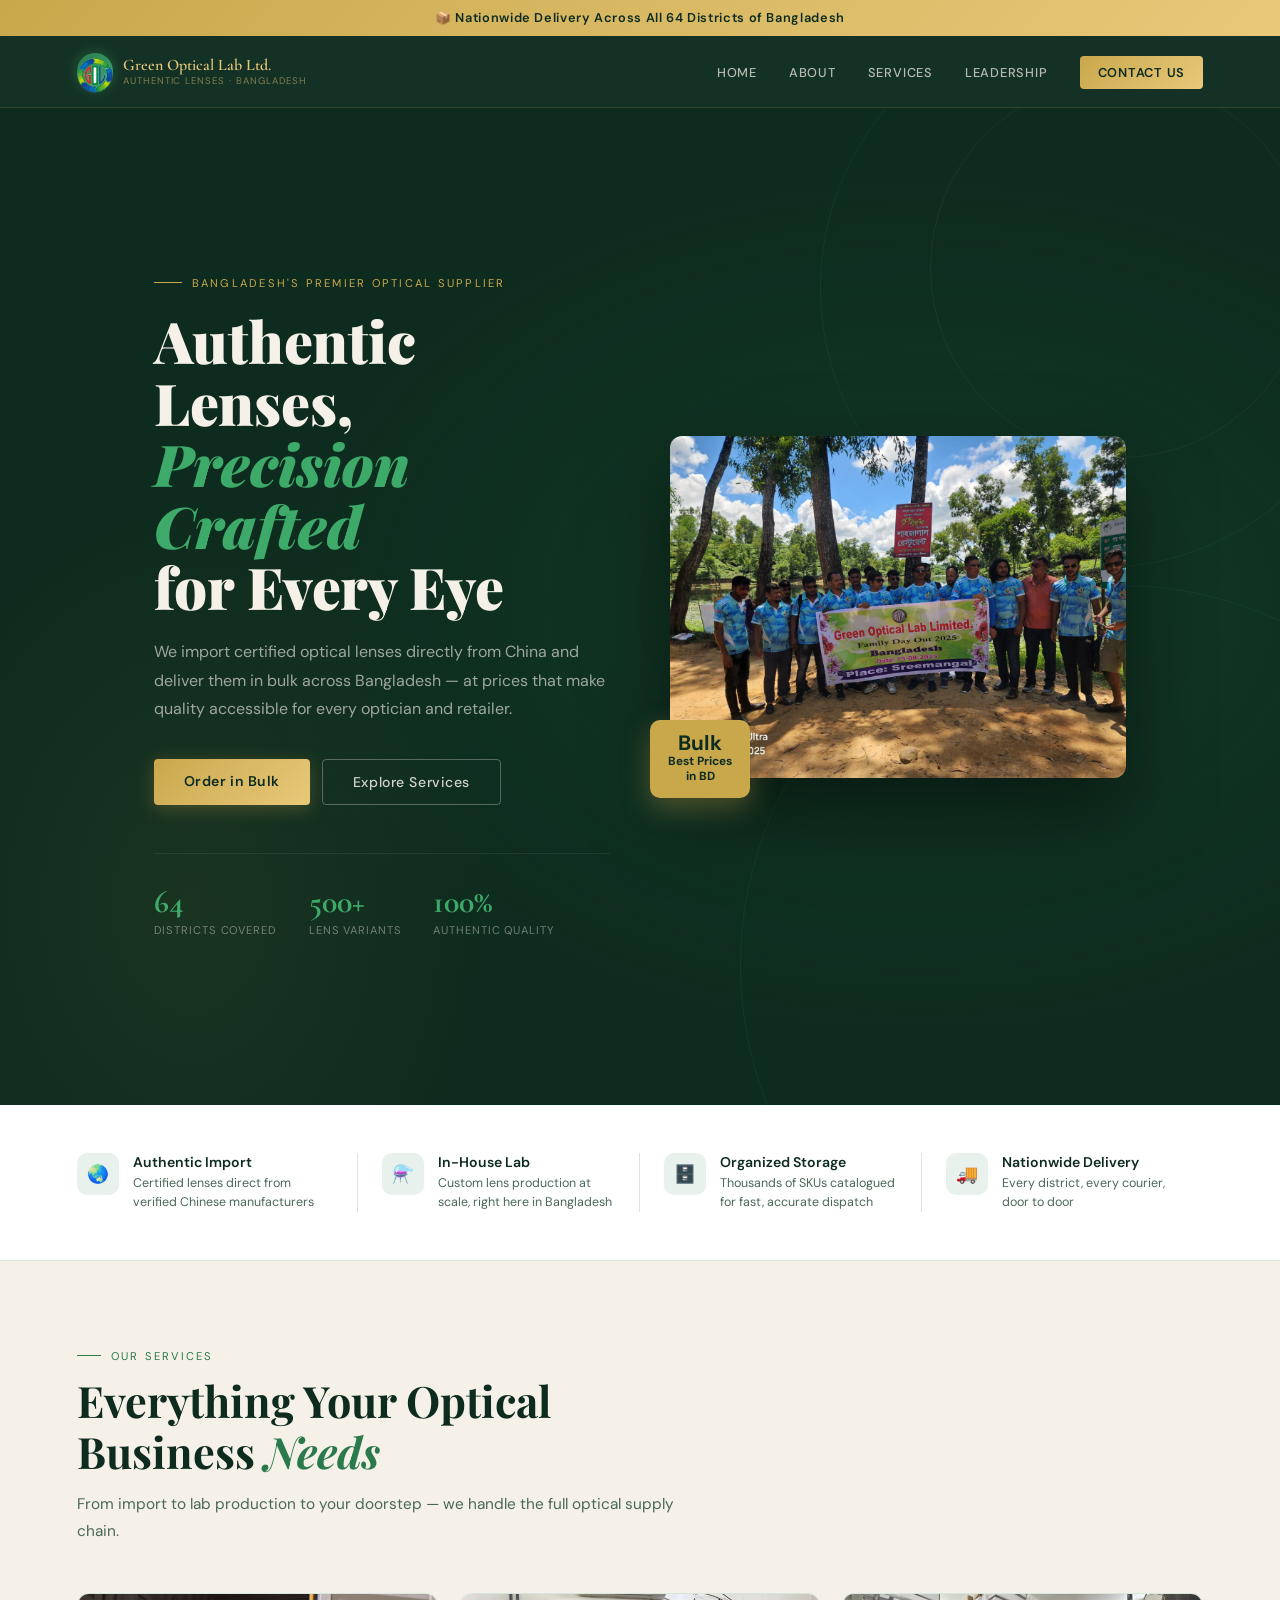
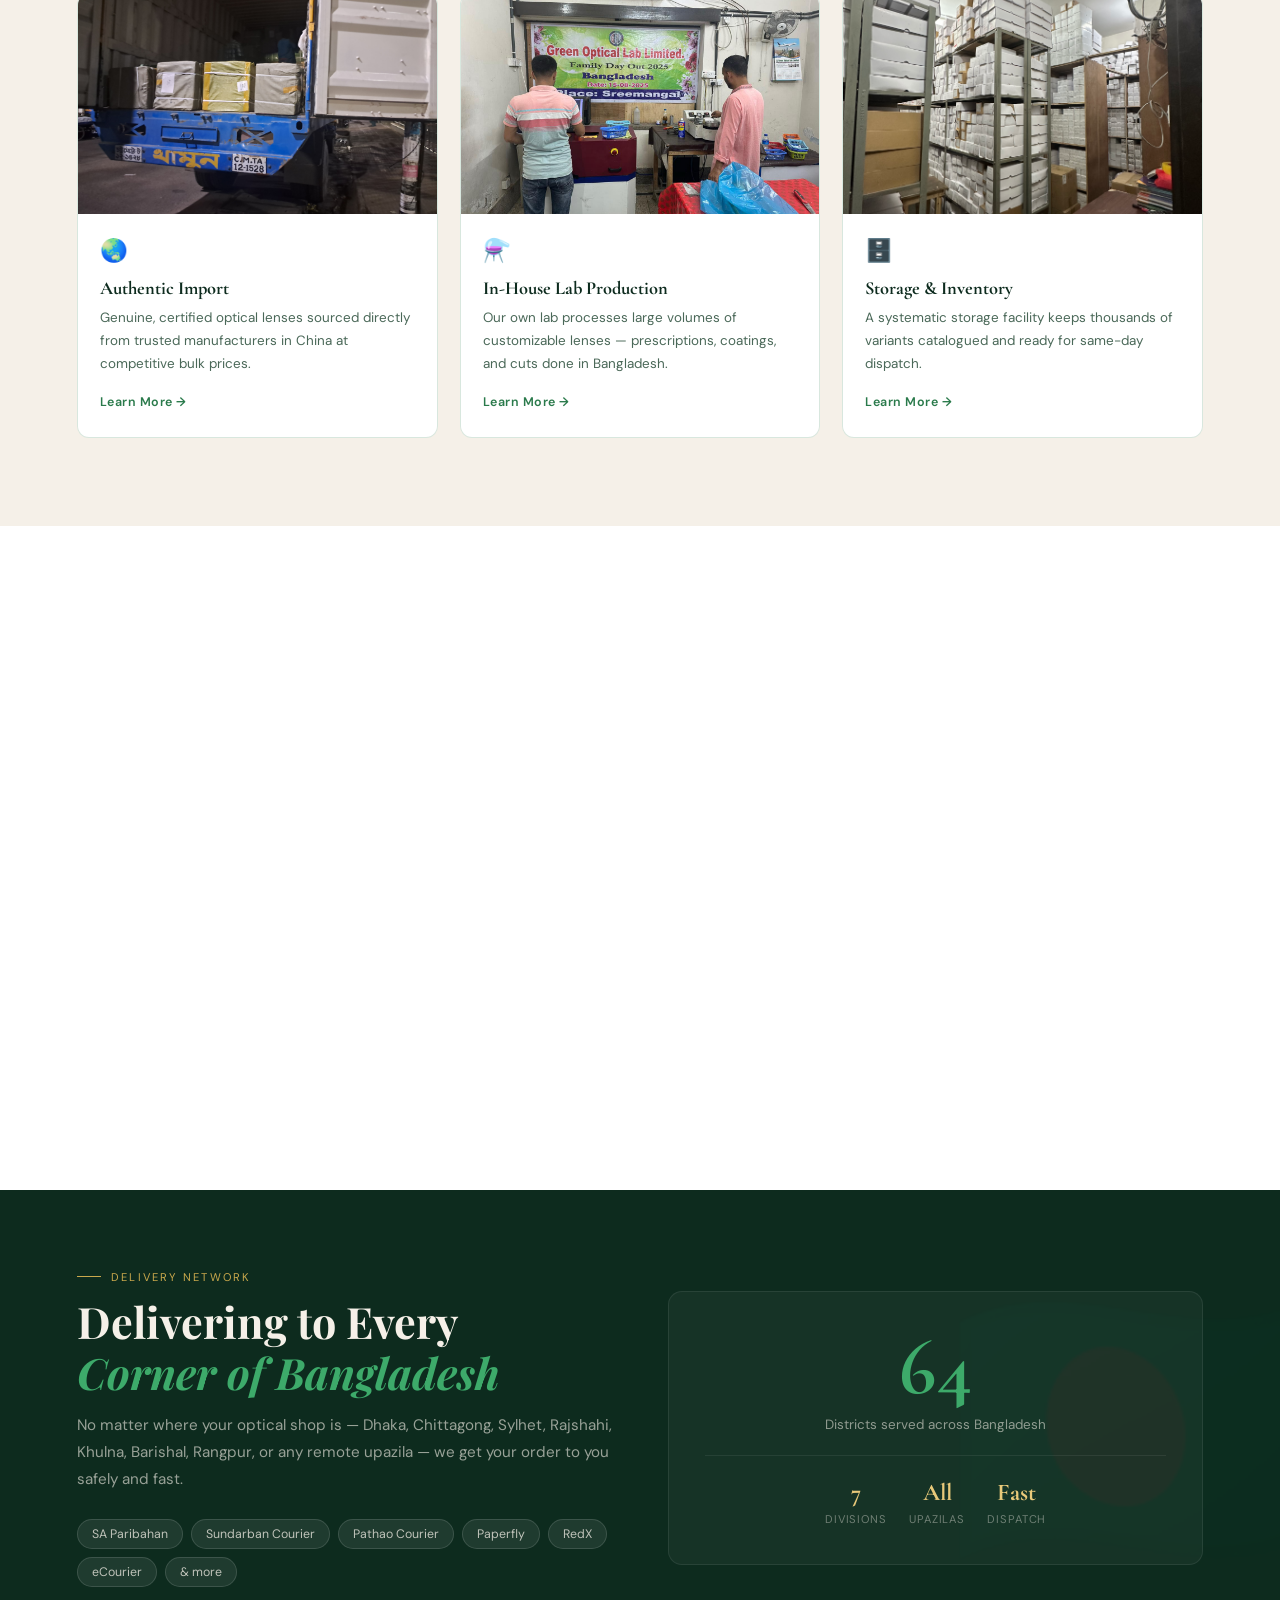
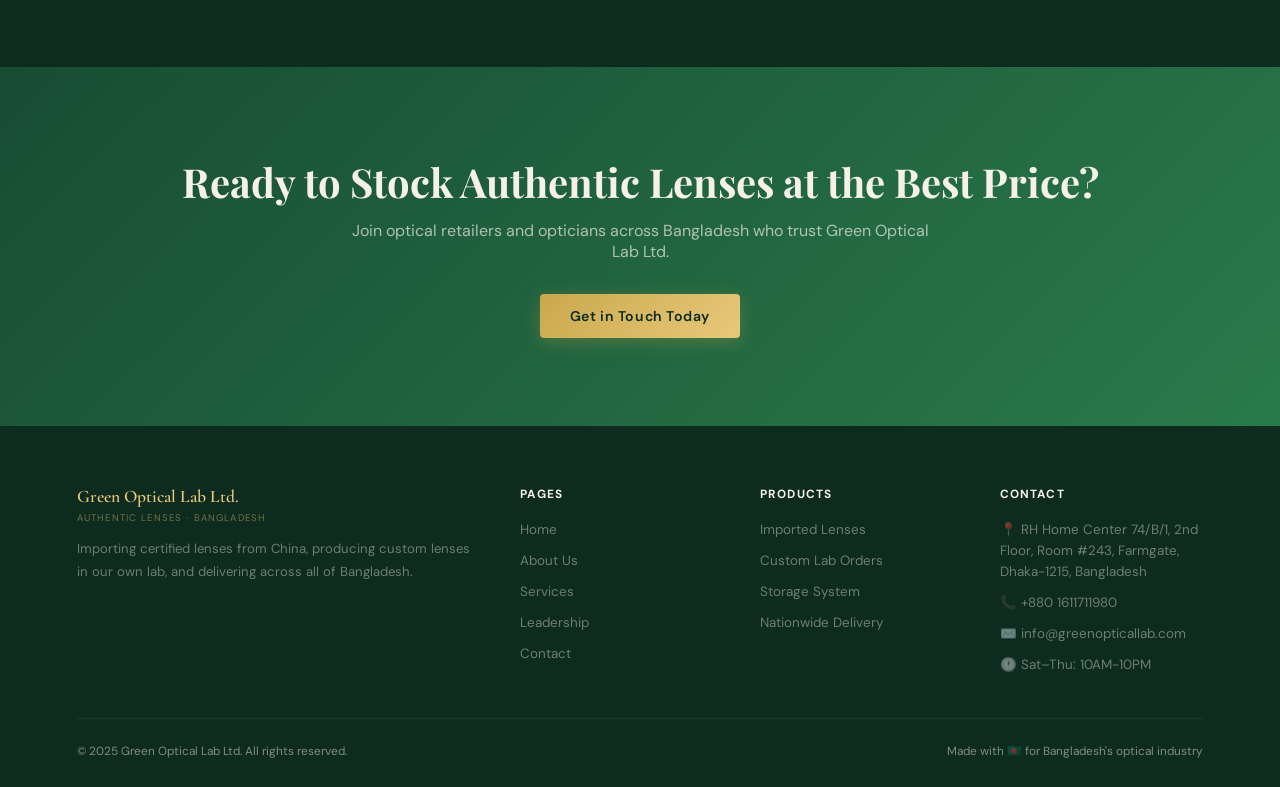
==== commit 92a1bec1: "finished" ====
--- a/index.html
+++ b/index.html
@@ -20,7 +20,7 @@
   <div class="ribbon">📦 Nationwide Delivery Across All 64 Districts of Bangladesh</div>
 
   <nav id="navbar">
-    <a href="index.html" class="nav-logo">
+    <a href="/" class="nav-logo">
       <div class="nav-logo-icon">
         <img src="./{css,js,images}/transparent-image.png" alt="">
       </div>
@@ -30,11 +30,11 @@
       </div>
     </a>
     <ul class="nav-links" id="navLinks">
-      <li><a href="index.html">Home</a></li>
-      <li><a href="about.html">About</a></li>
-      <li><a href="services.html">Services</a></li>
-      <li><a href="leadership.html">Leadership</a></li>
-      <li><a href="contact.html" class="nav-cta">Contact Us</a></li>
+      <li><a href="/">Home</a></li>
+      <li><a href="/about">About</a></li>
+      <li><a href="/services">Services</a></li>
+      <li><a href="/leadership">Leadership</a></li>
+      <li><a href="/contact" class="nav-cta">Contact Us</a></li>
     </ul>
     <button class="hamburger" onclick="toggleNav()" aria-label="Menu">
       <span></span><span></span><span></span>
@@ -54,8 +54,8 @@
         <p class="hero-desc">We import certified optical lenses directly from China and deliver them in bulk across
           Bangladesh — at prices that make quality accessible for every optician and retailer.</p>
         <div class="hero-btns">
-          <a href="contact.html" class="btn-primary">Order in Bulk</a>
-          <a href="services.html" class="btn-outline-light">Explore Services</a>
+          <a href="/contact" class="btn-primary">Order in Bulk</a>
+          <a href="/services" class="btn-outline-light">Explore Services</a>
         </div>
         <div class="hero-stats">
           <div>
@@ -75,7 +75,7 @@
 
       <div class="hero-right">
         <div class="hero-img-frame">
-          <img src="./{css,js,images}/IMG-20250817-WA0013.jpg" alt="Green Optical Lab facility" class="img-hero"
+          <img src="./{css,js,images}/IMG-20250816-WA0004.jpg.jpeg" alt="Green Optical Lab facility" class="img-hero"
             width="800" height="600">
         </div>
         <div class="hero-badge">
@@ -200,7 +200,7 @@
             <li>In-house lab for large-volume custom production</li>
             <li>Nationwide bulk delivery across all 64 districts</li>
           </ul>
-          <a href="about.html" class="btn-primary">Our Full Story</a>
+          <a href="/about" class="btn-primary">Our Full Story</a>
         </div>
       </div>
     </div>
@@ -242,7 +242,7 @@
     <div class="container">
       <h2>Ready to Stock Authentic Lenses at the Best Price?</h2>
       <p>Join optical retailers and opticians across Bangladesh who trust Green Optical Lab Ltd.</p>
-      <a href="contact.html" class="btn-primary">Get in Touch Today</a>
+      <a href="/contact" class="btn-primary">Get in Touch Today</a>
     </div>
   </div>
 
@@ -259,11 +259,11 @@
         <div class="footer-col">
           <h4>Pages</h4>
           <ul>
-            <li><a href="index.html">Home</a></li>
-            <li><a href="about.html">About Us</a></li>
-            <li><a href="services.html">Services</a></li>
-            <li><a href="leadership.html">Leadership</a></li>
-            <li><a href="contact.html">Contact</a></li>
+            <li><a href="/">Home</a></li>
+            <li><a href="/about">About Us</a></li>
+            <li><a href="/services">Services</a></li>
+            <li><a href="/leadership">Leadership</a></li>
+            <li><a href="/contact">Contact</a></li>
           </ul>
         </div>
         <div class="footer-col">
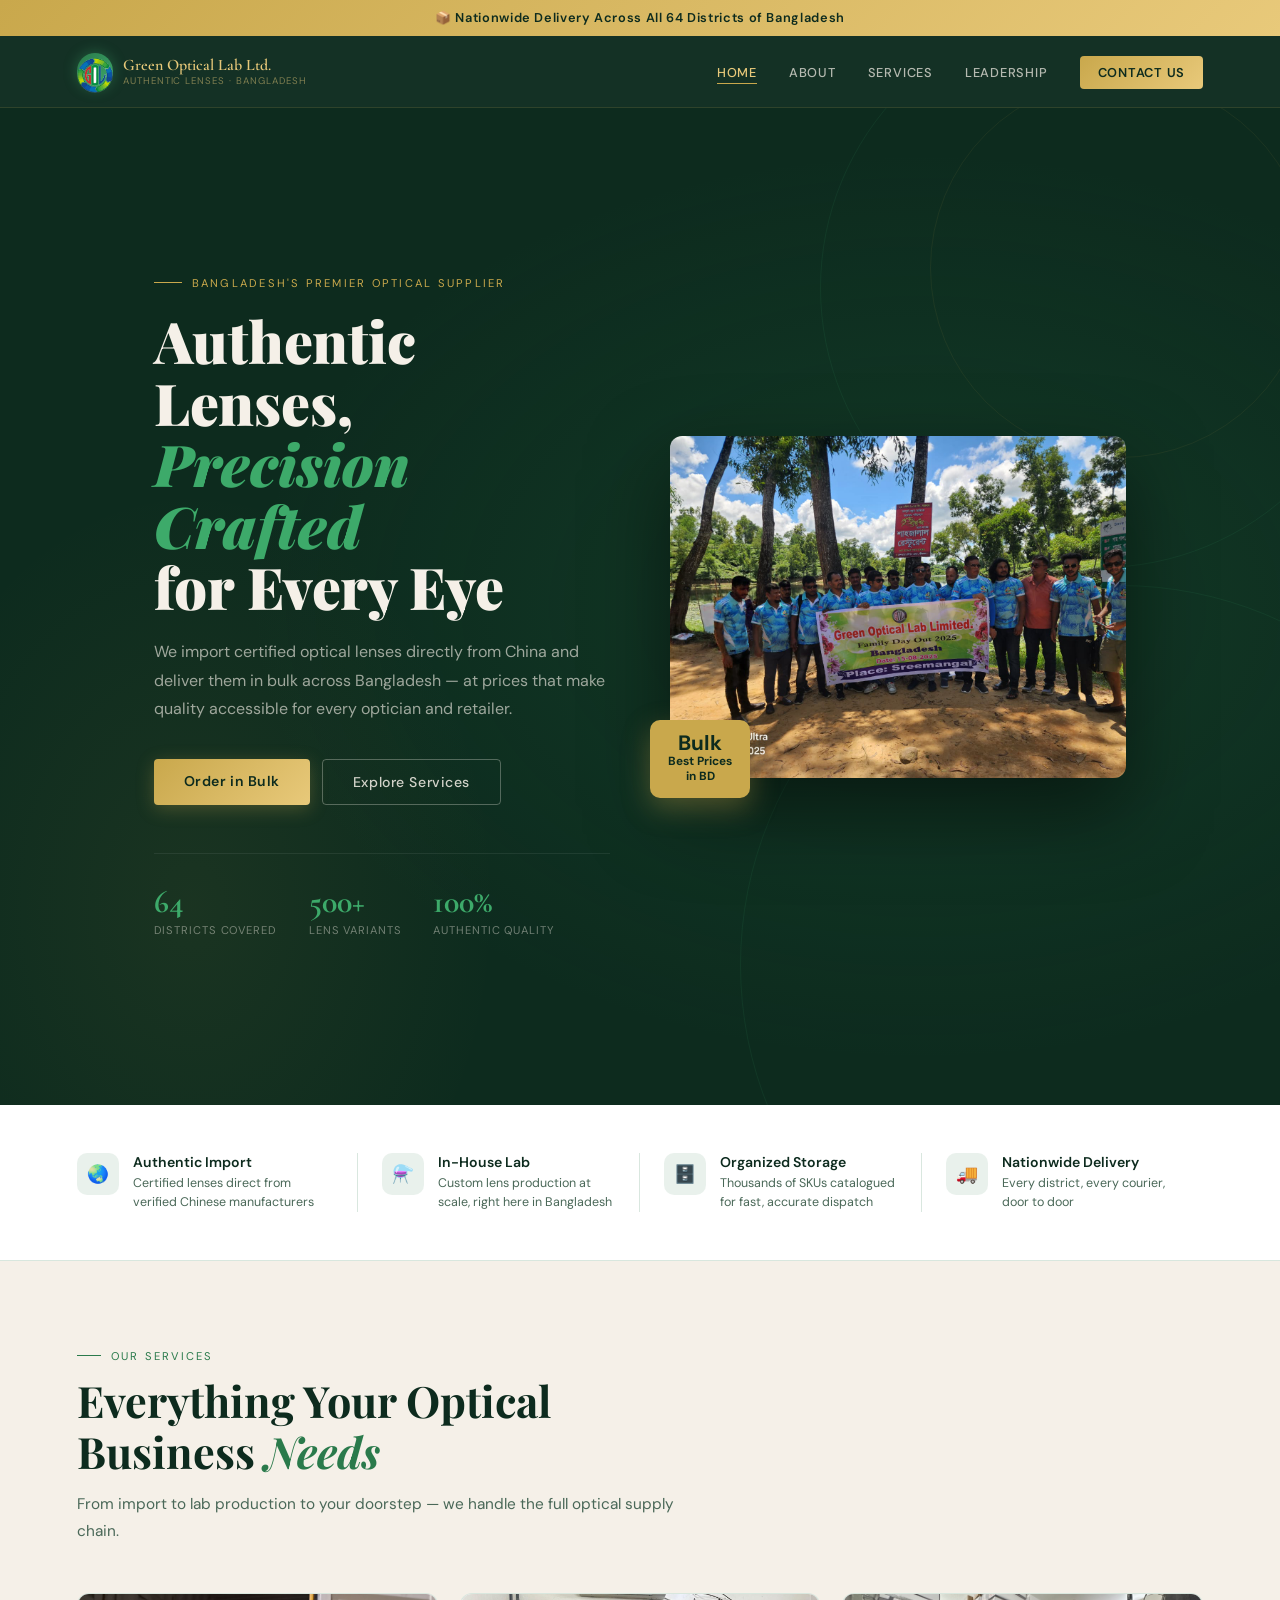
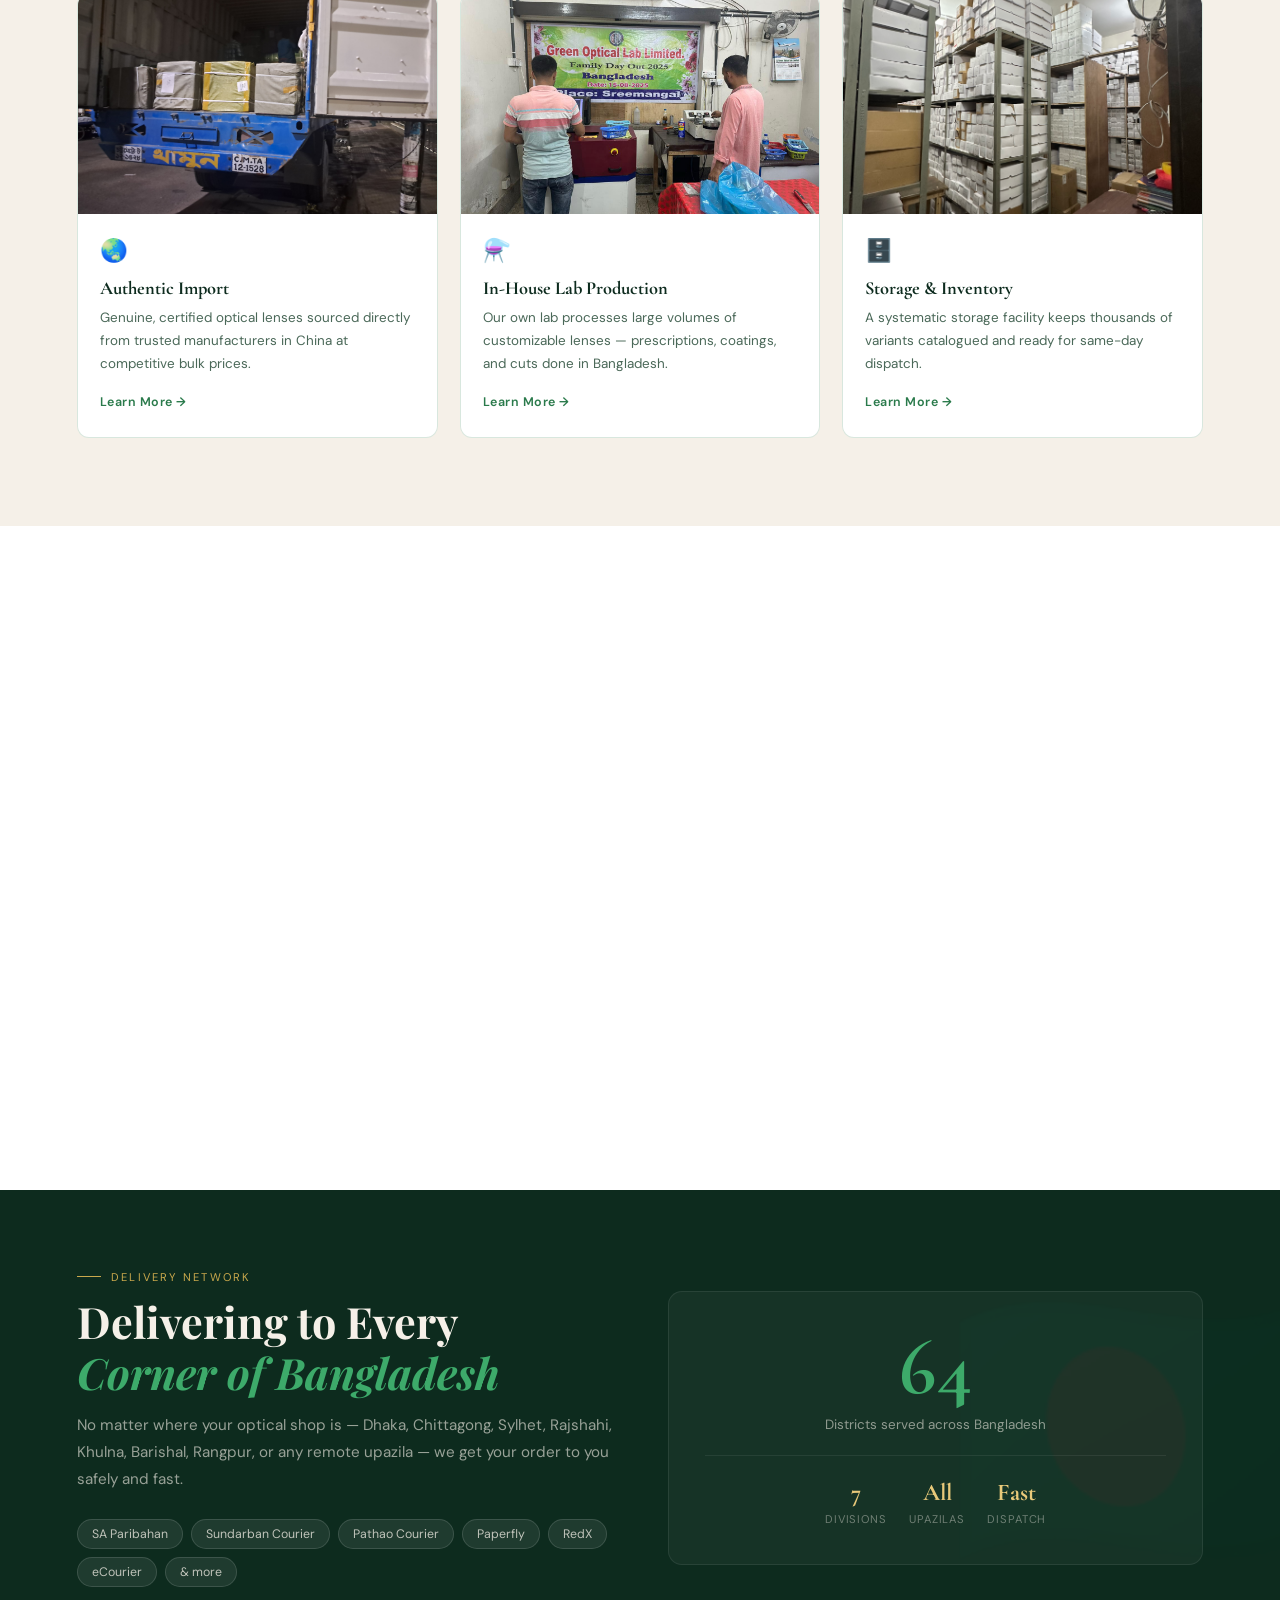
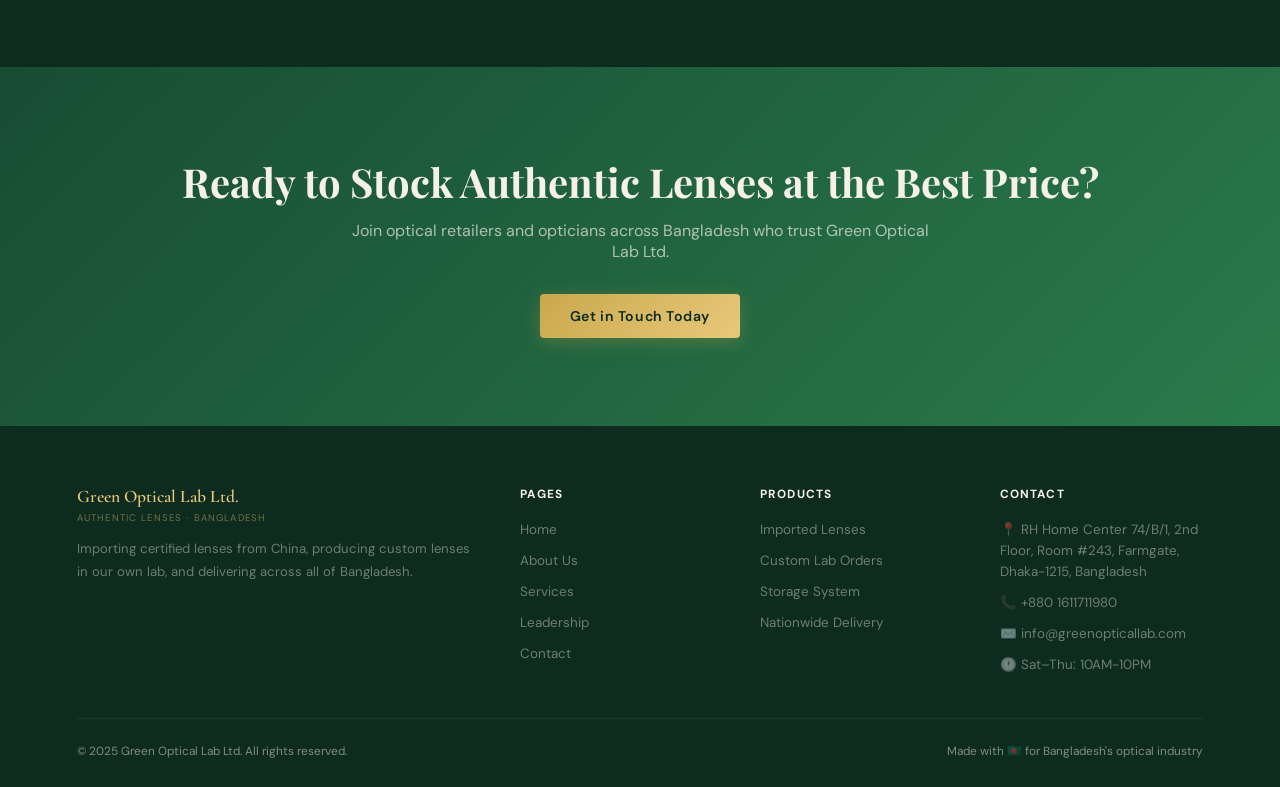
==== commit 8fa201c6: "solves the anchor bug" ====
--- a/index.html
+++ b/index.html
@@ -20,7 +20,7 @@
   <div class="ribbon">📦 Nationwide Delivery Across All 64 Districts of Bangladesh</div>
 
   <nav id="navbar">
-    <a href="/" class="nav-logo">
+    <a href="index.html" class="nav-logo">
       <div class="nav-logo-icon">
         <img src="./{css,js,images}/transparent-image.png" alt="">
       </div>
@@ -30,11 +30,11 @@
       </div>
     </a>
     <ul class="nav-links" id="navLinks">
-      <li><a href="/">Home</a></li>
-      <li><a href="/about">About</a></li>
-      <li><a href="/services">Services</a></li>
-      <li><a href="/leadership">Leadership</a></li>
-      <li><a href="/contact" class="nav-cta">Contact Us</a></li>
+      <li><a href="index.html">Home</a></li>
+      <li><a href="about.html">About</a></li>
+      <li><a href="services.html">Services</a></li>
+      <li><a href="leadership.html">Leadership</a></li>
+      <li><a href="contact.html" class="nav-cta">Contact Us</a></li>
     </ul>
     <button class="hamburger" onclick="toggleNav()" aria-label="Menu">
       <span></span><span></span><span></span>
@@ -54,8 +54,8 @@
         <p class="hero-desc">We import certified optical lenses directly from China and deliver them in bulk across
           Bangladesh — at prices that make quality accessible for every optician and retailer.</p>
         <div class="hero-btns">
-          <a href="/contact" class="btn-primary">Order in Bulk</a>
-          <a href="/services" class="btn-outline-light">Explore Services</a>
+          <a href="contact.html" class="btn-primary">Order in Bulk</a>
+          <a href="services.html" class="btn-outline-light">Explore Services</a>
         </div>
         <div class="hero-stats">
           <div>
@@ -200,7 +200,7 @@
             <li>In-house lab for large-volume custom production</li>
             <li>Nationwide bulk delivery across all 64 districts</li>
           </ul>
-          <a href="/about" class="btn-primary">Our Full Story</a>
+          <a href="about.html" class="btn-primary">Our Full Story</a>
         </div>
       </div>
     </div>
@@ -242,7 +242,7 @@
     <div class="container">
       <h2>Ready to Stock Authentic Lenses at the Best Price?</h2>
       <p>Join optical retailers and opticians across Bangladesh who trust Green Optical Lab Ltd.</p>
-      <a href="/contact" class="btn-primary">Get in Touch Today</a>
+      <a href="contact.html" class="btn-primary">Get in Touch Today</a>
     </div>
   </div>
 
@@ -259,11 +259,11 @@
         <div class="footer-col">
           <h4>Pages</h4>
           <ul>
-            <li><a href="/">Home</a></li>
-            <li><a href="/about">About Us</a></li>
-            <li><a href="/services">Services</a></li>
-            <li><a href="/leadership">Leadership</a></li>
-            <li><a href="/contact">Contact</a></li>
+            <li><a href="index.html">Home</a></li>
+            <li><a href="about.html">About Us</a></li>
+            <li><a href="services.html">Services</a></li>
+            <li><a href="leadership.html">Leadership</a></li>
+            <li><a href="contact.html">Contact</a></li>
           </ul>
         </div>
         <div class="footer-col">
